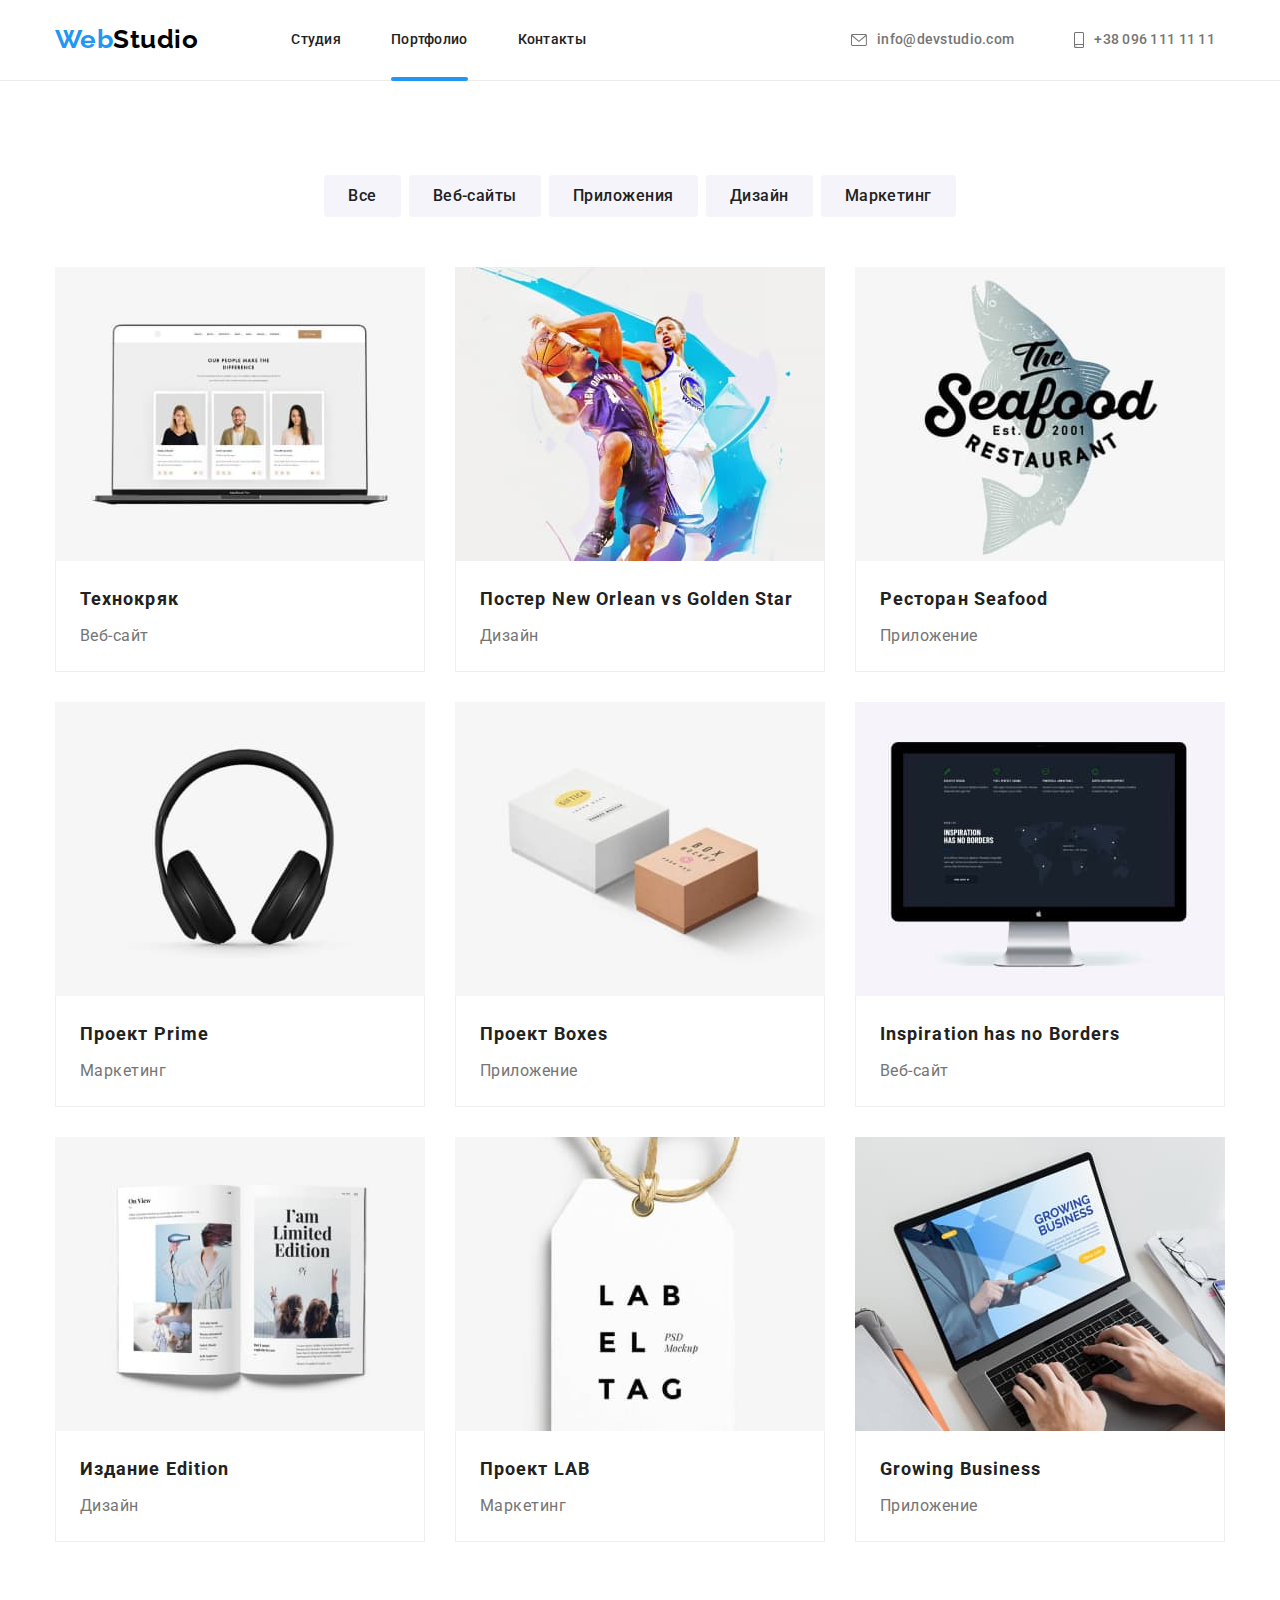
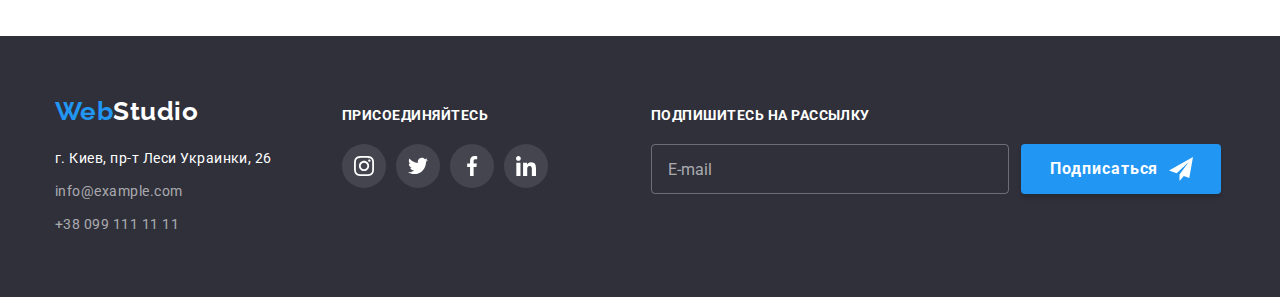
==== portfolio.html @ 7fac299b "add SASS and BEM" ====
<!DOCTYPE html>
<html lang="en">
  <head>
    <meta charset="UTF-8" />
    <meta http-equiv="X-UA-Compatible" content="IE=edge" />
    <meta name="viewport" content="width=device-width, initial-scale=1.0" />
    <link rel="preconnect" href="https://fonts.googleapis.com" />
    <link rel="preconnect" href="https://fonts.gstatic.com" crossorigin />
    <link
      href="https://fonts.googleapis.com/css2?family=Raleway:wght@700&family=Roboto:wght@400;500;700;900&display=swap"
      rel="stylesheet"
    />
    <title>Портфолио</title>
    <link
      rel="stylesheet"
      href="https://cdnjs.cloudflare.com/ajax/libs/modern-normalize/1.1.0/modern-normalize.min.css"
    />
    <link rel="stylesheet" href="./css/main.min.css" />
  </head>
  <body>
    <header class="header">
      <div class="container header-container">
        <nav class="nav">
          <a class="logo header__logo link" href="">Web<span class="logo--black">Studio</span></a>
          <ul class="nav-list list">
            <li class="nav-list__item">
              <a class="nav-list__link link" href="./index.html">Студия</a>
            </li>
            <li class="nav-list__item">
              <a class="nav-list__link current link" href="./portfolio.html">Портфолио</a>
            </li>
            <li class="nav-list__item">
              <a class="nav-list__link link" href="#contact">Контакты</a>
            </li>
          </ul>
        </nav>
        <ul class="contacts-list list">
          <li class="contacts-list__item">
            <a class="contacts-list__link link" href="mailto:info@devstudio.com">
              <svg width="16" height="12" class="contacts-list__icon">
                <use href="./images/icons.svg#icon-mail"></use>
              </svg>
              info@devstudio.com
            </a>
          </li>
          <li class="contacts-list__item">
            <a href="tel:+380961111111" class="contacts-list__link link">
              <svg width="10" height="16" class="contacts-list__icon">
                <use href="./images/icons.svg#icon-smartphone"></use>
              </svg>
              +38 096 111 11 11
            </a>
          </li>
        </ul>
      </div>
    </header>
    <main>
      <section class="portfolio section">
        <div class="container">
          <!-- скрою h1 -->
          <h1 class="portfolio__title visually-hidden">Портфолио</h1>
          <ul class="portfolio__list list">
            <li class="portfolio__item">
              <button type="button" class="portfolio__btn">Все</button>
            </li>
            <li class="portfolio__item">
              <button type="button" class="portfolio__btn">Веб-сайты</button>
            </li>
            <li class="portfolio__item">
              <button type="button" class="portfolio__btn">Приложения</button>
            </li>
            <li class="portfolio__item">
              <button type="button" class="portfolio__btn">Дизайн</button>
            </li>
            <li class="portfolio__item">
              <button type="button" class="portfolio__btn">Маркетинг</button>
            </li>
          </ul>
          <ul class="card-set list">
            <li class="card-set__item">
              <a href="" class="card-set__link link">
                <div class="card-set__wrap">
                  <img
                    class="card-set__image"
                    src="./images/portfolio-1.jpg"
                    alt="сайт компании"
                    width="370"
                  />
                  <p class="card-set__overlay">
                    Ресурс предлагает комплексные предложения с разным уровнем функционала и
                    сервисов. Все это позволит посетителю получить исчерпывающие сведения о компании
                    или частном лице.
                  </p>
                </div>
                <div class="card-set__info">
                  <h2 class="card-set__name">Технокряк</h2>
                  <p class="card-set__text">Веб-сайт</p>
                </div>
              </a>
            </li>
            <li class="card-set__item">
              <a href="" class="card-set__link link">
                <div class="card-set__wrap">
                  <img
                    class="card-set__image"
                    src="./images/portfolio-2.jpg"
                    alt="постер"
                    width="370"
                  />
                  <p class="card-set__overlay">
                    Ресурс предлагает комплексные предложения с разным уровнем функционала и
                    сервисов. Все это позволит посетителю получить исчерпывающие сведения о компании
                    или частном лице.
                  </p>
                </div>
                <div class="card-set__info">
                  <h2 class="card-set__name">
                    Постер <span lang="en">New Orlean vs Golden Star</span>
                  </h2>
                  <p class="card-set__text">Дизайн</p>
                </div>
              </a>
            </li>
            <li class="card-set__item">
              <a href="" class="card-set__link link">
                <div class="card-set__wrap">
                  <img
                    class="card-set__image"
                    src="./images/portfolio-3.jpg"
                    alt="логотип ресторана"
                    width="370"
                  />
                  <p class="card-set__overlay">
                    Ресурс предлагает комплексные предложения с разным уровнем функционала и
                    сервисов. Все это позволит посетителю получить исчерпывающие сведения о компании
                    или частном лице.
                  </p>
                </div>
                <div class="card-set__info">
                  <h2 class="card-set__name">Ресторан <span lang="en">Seafood</span></h2>
                  <p class="card-set__text">Приложение</p>
                </div>
              </a>
            </li>
            <li class="card-set__item">
              <a href="" class="card-set__link link">
                <div class="card-set__wrap">
                  <img
                    class="card-set__image"
                    src="./images/portfolio-4.jpg"
                    alt="наушники"
                    width="370"
                  />
                  <p class="card-set__overlay">
                    Ресурс предлагает комплексные предложения с разным уровнем функционала и
                    сервисов. Все это позволит посетителю получить исчерпывающие сведения о компании
                    или частном лице.
                  </p>
                </div>
                <div class="card-set__info">
                  <h2 class="card-set__name">Проект <span lang="en">Prime</span></h2>
                  <p class="card-set__text">Маркетинг</p>
                </div>
              </a>
            </li>
            <li class="card-set__item">
              <a href="" class="card-set__link link">
                <div class="card-set__wrap">
                  <img
                    class="card-set__image"
                    src="./images/portfolio-5.jpg"
                    alt="две коробки"
                    width="370"
                  />
                  <p class="card-set__overlay">
                    Ресурс предлагает комплексные предложения с разным уровнем функционала и
                    сервисов. Все это позволит посетителю получить исчерпывающие сведения о компании
                    или частном лице.
                  </p>
                </div>
                <div class="card-set__info">
                  <h2 class="card-set__name">Проект <span lang="en">Boxes</span></h2>
                  <p class="card-set__text">Приложение</p>
                </div>
              </a>
            </li>
            <li class="card-set__item">
              <a href="" class="card-set__link link">
                <div class="card-set__wrap">
                  <img
                    class="card-set__image"
                    src="./images/portfolio-6.jpg"
                    alt="веб сайт"
                    width="370"
                  />
                  <p class="card-set__overlay">
                    Ресурс предлагает комплексные предложения с разным уровнем функционала и
                    сервисов. Все это позволит посетителю получить исчерпывающие сведения о компании
                    или частном лице.
                  </p>
                </div>
                <div class="card-set__info">
                  <h2 class="card-set__name"><span>Inspiration has no Borders</span></h2>
                  <p class="card-set__text">Веб-сайт</p>
                </div>
              </a>
            </li>
            <li class="card-set__item">
              <a href="" class="card-set__link link">
                <div class="card-set__wrap">
                  <img
                    class="card-set__image"
                    src="./images/portfolio-7.jpg"
                    alt="развернутый журнал"
                    width="370"
                  />
                  <p class="card-set__overlay">
                    Ресурс предлагает комплексные предложения с разным уровнем функционала и
                    сервисов. Все это позволит посетителю получить исчерпывающие сведения о компании
                    или частном лице.
                  </p>
                </div>
                <div class="card-set__info">
                  <h2 class="card-set__name">Издание <span>Edition</span></h2>
                  <p class="card-set__text">Дизайн</p>
                </div>
              </a>
            </li>
            <li class="card-set__item">
              <a href="" class="card-set__link link">
                <div class="card-set__wrap">
                  <img
                    class="card-set__image"
                    src="./images/portfolio-8.jpg"
                    alt="логотип компании"
                    width="370"
                  />
                  <p class="card-set__overlay">
                    Ресурс предлагает комплексные предложения с разным уровнем функционала и
                    сервисов. Все это позволит посетителю получить исчерпывающие сведения о компании
                    или частном лице.
                  </p>
                </div>
                <div class="card-set__info">
                  <h2 class="card-set__name">Проект <span>LAB</span></h2>
                  <p class="card-set__text">Маркетинг</p>
                </div>
              </a>
            </li>
            <li class="card-set__item">
              <a href="" class="card-set__link link">
                <div class="card-set__wrap">
                  <img
                    class="card-set__image"
                    src="./images/portfolio-9.jpg"
                    alt="ноутбук с открытым веб-приложением"
                    width="370"
                  />
                  <p class="card-set__overlay">
                    Ресурс предлагает комплексные предложения с разным уровнем функционала и
                    сервисов. Все это позволит посетителю получить исчерпывающие сведения о компании
                    или частном лице.
                  </p>
                </div>
                <div class="card-set__info">
                  <h2 class="card-set__name"><span>Growing Business</span></h2>
                  <p class="card-set__text">Приложение</p>
                </div>
              </a>
            </li>
          </ul>
        </div>
      </section>
    </main>
    <footer class="footer">
      <div class="container">
        <div class="footer__wrap" id="contact">
          <a href="" class="logo footer__logo link">Web<span class="logo--white">Studio</span></a>
          <address class="footer-contact">
            <p class="footer-contact__address">г. Киев, пр-т Леси Украинки, 26</p>
            <ul class="footer-contact__list list">
              <li class="footer-contact__item">
                <a href="mailto:info@example.com" class="footer-contact__link link"
                  >info@example.com</a
                >
              </li>
              <li class="footer-contact__item">
                <a href="tel:+380991111111" class="footer-contact__link link">+38 099 111 11 11</a>
              </li>
            </ul>
          </address>
        </div>
        <div class="footer-soc">
          <h2 class="footer-soc__title">присоединяйтесь</h2>
          <ul class="footer-soc__list list">
            <li class="footer-soc__item">
              <a href="" class="footer-soc__link link">
                <svg class="footer-soc__icon" width="20" height="20">
                  <use href="./images/icons.svg#icon-instagram"></use>
                </svg>
              </a>
            </li>
            <li class="footer-soc__item">
              <a href="" class="footer-soc__link link">
                <svg class="footer-soc__icon" width="20" height="20">
                  <use href="./images/icons.svg#icon-twitter"></use>
                </svg>
              </a>
            </li>
            <li class="footer-soc__item">
              <a href="" class="footer-soc__link link">
                <svg class="footer-soc__icon" width="20" height="20">
                  <use href="./images/icons.svg#icon-facebook"></use>
                </svg>
              </a>
            </li>
            <li class="footer-soc__item">
              <a href="" class="footer-soc__link link">
                <svg class="footer-soc__icon" width="20" height="20">
                  <use href="./images/icons.svg#icon-linkedin"></use>
                </svg>
              </a>
            </li>
          </ul>
        </div>
        <label class="subscribe subscribe--margin">
          <span class="subscribe__text">Подпишитесь на рассылку</span>
          <input type="email" name="sub-email" class="subscribe__input" placeholder="E-mail" />
        </label>
        <button type="submit" class="btn subscribe-btn subscribe-btn--margin btn--center">
          Подписаться
          <svg class="subscribe-btn__icon" width="24" height="24">
            <use href="./images/icons.svg#icon-send"></use>
          </svg>
        </button>
      </div>
    </footer>
  </body>
</html>
---- css/main.min.css ----
:root{--primary-text-color: #757575;--secondary-text-color: #212121;--accent-text-color: #2196f3;--primary-bgc: #e5e5e5;--secondary-bgc: #2f303a;--typical-gap: 30px;--cubic-bezier: cubic-bezier(0.4, 0, 0.2, 1)}.visually-hidden{position:absolute;white-space:nowrap;width:1px;height:1px;overflow:hidden;border:0;padding:0;clip:rect(0 0 0 0);-webkit-clip-path:inset(50%);clip-path:inset(50%);margin:-1px}.is-hidden{opacity:0;visibility:hidden;pointer-events:none}.no-scroll{overflow:hidden}p,h1,h2,h3,h4,h5,h6{margin:0}ul{margin:0;padding-left:0}button{cursor:pointer}body{font-family:var(--main-font)}a{color:currentColor}address{font-style:normal}img{display:block;max-width:100%;height:auto}body{font-family:"Roboto",sans-serif;color:var(--primary-text-color);letter-spacing:.03em;font-size:16px}.list{list-style:none}.link{text-decoration:none}.logo{font-family:"Raleway",sans-serif;font-weight:700;font-size:26px;line-height:1.19;color:var(--accent-text-color)}.section{padding-bottom:94px;padding-top:94px}.container{width:1200px;padding-left:15px;padding-right:15px;margin-left:auto;margin-right:auto}.title{text-align:center;font-weight:700;font-size:36px;line-height:1.17;color:var(--secondary-text-color)}.title--margin{margin-bottom:50px}.btn{display:-webkit-box;display:-ms-flexbox;display:flex;-webkit-box-pack:center;-ms-flex-pack:center;justify-content:center;-webkit-box-align:center;-ms-flex-align:center;align-items:center;min-width:200px;height:50px;padding-top:10px;padding-bottom:10px;font-weight:700;font-size:16px;line-height:1.88;letter-spacing:.06em;color:#fff;background-color:var(--accent-text-color);border:rgba(0,0,0,0);border-radius:4px;-webkit-box-shadow:0px 4px 4px rgba(0,0,0,.15);box-shadow:0px 4px 4px rgba(0,0,0,.15);-webkit-transition:background-color 250ms var(--cubic-bezier);transition:background-color 250ms var(--cubic-bezier)}.btn--center{margin-left:auto;margin-right:auto}.backdrop{position:fixed;top:0;left:0;display:block;background-color:rgba(0,0,0,.2);width:100%;height:100%;-webkit-box-shadow:0px 1px 3px rgba(0,0,0,.12),0px 1px 1px rgba(0,0,0,.14),0px 2px 1px rgba(0,0,0,.2);box-shadow:0px 1px 3px rgba(0,0,0,.12),0px 1px 1px rgba(0,0,0,.14),0px 2px 1px rgba(0,0,0,.2);border-radius:4px;-webkit-transition:visibility 1000ms var(--cubic-bezier),opacity 1000ms var(--cubic-bezier);transition:visibility 1000ms var(--cubic-bezier),opacity 1000ms var(--cubic-bezier)}.backdrop.is-hidden .modal{-webkit-transform:translate(150%, 150%) scale(2);transform:translate(150%, 150%) scale(2)}.modal{position:absolute;top:50%;left:50%;width:528px;height:581px;padding:40px;-webkit-transform:translate(-50%, -50%) scale(1);transform:translate(-50%, -50%) scale(1);-webkit-transition:-webkit-transform 1000ms var(--cubic-bezier);transition:-webkit-transform 1000ms var(--cubic-bezier);transition:transform 1000ms var(--cubic-bezier);transition:transform 1000ms var(--cubic-bezier), -webkit-transform 1000ms var(--cubic-bezier);background-color:#fff;-webkit-box-shadow:0px 1px 3px rgba(0,0,0,.12),0px 1px 1px rgba(0,0,0,.14),0px 2px 1px rgba(0,0,0,.2);box-shadow:0px 1px 3px rgba(0,0,0,.12),0px 1px 1px rgba(0,0,0,.14),0px 2px 1px rgba(0,0,0,.2);border-radius:4px}.close-btn{position:absolute;top:0;right:0;width:30px;height:30px;border:1px solid rgba(0,0,0,.1);background-color:rgba(0,0,0,0);border-radius:50%;-webkit-transition:fill 250ms var(--cubic-bezier),border 250ms var(--cubic-bezier);transition:fill 250ms var(--cubic-bezier),border 250ms var(--cubic-bezier)}.close-btn:hover,.close-btn:focus{fill:var(--accent-text-color);border:2px solid var(--accent-text-color)}.close-btn--position{margin-right:8px;margin-top:8px}.form__title{margin-bottom:12px;font-weight:700;font-size:20px;line-height:1.15;text-align:center;color:var(--secondary-text-color)}.form__label{display:block;margin-bottom:10px}.form__input{width:100%;padding-top:11px;padding-bottom:11px;padding-left:42px;border:1px solid rgba(33,33,33,.2);border-radius:4px;-webkit-transition:border-color 250ms var(--cubic-bezier);transition:border-color 250ms var(--cubic-bezier)}.form__input:focus-within{border-color:var(--accent-text-color);outline:rgba(0,0,0,0)}.form__text{display:block;font-size:12px;line-height:1.16;letter-spacing:.01em;margin-bottom:4px}.form__wrap{display:block;position:relative}.form__icon{position:absolute;top:50%;left:12px;-webkit-transform:translateY(-50%);transform:translateY(-50%);-webkit-transition:fill 250ms var(--cubic-bezier);transition:fill 250ms var(--cubic-bezier)}.form__textarea{width:100%;height:120px;padding:12px 16px;border:1px solid rgba(33,33,33,.2);border-radius:4px;resize:none;-webkit-transition:border-color 250ms var(--cubic-bezier);transition:border-color 250ms var(--cubic-bezier)}.form__textarea::-webkit-input-placeholder{font-size:14px;line-height:1.33;letter-spacing:.01em;color:rgba(117,117,117,.5)}.form__textarea::-moz-placeholder{font-size:14px;line-height:1.33;letter-spacing:.01em;color:rgba(117,117,117,.5)}.form__textarea:-ms-input-placeholder{font-size:14px;line-height:1.33;letter-spacing:.01em;color:rgba(117,117,117,.5)}.form__textarea::-ms-input-placeholder{font-size:14px;line-height:1.33;letter-spacing:.01em;color:rgba(117,117,117,.5)}.form__textarea::placeholder{font-size:14px;line-height:1.33;letter-spacing:.01em;color:rgba(117,117,117,.5)}.form__textarea:focus-within{border-color:var(--accent-text-color);outline:rgba(0,0,0,0)}.form__text-policy{font-size:14px;line-height:1.71;letter-spacing:.03em}.form__link{color:var(--accent-text-color);-webkit-transition:-webkit-text-decoration 250ms var(--cubic-bezier);transition:-webkit-text-decoration 250ms var(--cubic-bezier);transition:text-decoration 250ms var(--cubic-bezier);transition:text-decoration 250ms var(--cubic-bezier), -webkit-text-decoration 250ms var(--cubic-bezier)}.form__link:hover,.form__link:focus{text-decoration:none}.form__policy{display:-webkit-box;display:-ms-flexbox;display:flex;-webkit-box-pack:center;-ms-flex-pack:center;justify-content:center;-webkit-box-align:center;-ms-flex-align:center;align-items:center}.form__wrap:focus-within>.form__icon{fill:var(--accent-text-color)}.form__policy-icon{display:-webkit-box;display:-ms-flexbox;display:flex;-webkit-box-pack:center;-ms-flex-pack:center;justify-content:center;-webkit-box-align:center;-ms-flex-align:center;align-items:center;margin-right:8px;width:16px;height:15px;border:2px solid #000;border-radius:3px;fill:rgba(0,0,0,0);-webkit-transition:border-color 250ms var(--cubic-bezier),background-color 250ms var(--cubic-bezier),fill 250ms var(--cubic-bezier),-webkit-box-shadow 250ms var(--cubic-bezier);transition:border-color 250ms var(--cubic-bezier),background-color 250ms var(--cubic-bezier),fill 250ms var(--cubic-bezier),-webkit-box-shadow 250ms var(--cubic-bezier);transition:box-shadow 250ms var(--cubic-bezier),border-color 250ms var(--cubic-bezier),background-color 250ms var(--cubic-bezier),fill 250ms var(--cubic-bezier);transition:box-shadow 250ms var(--cubic-bezier),border-color 250ms var(--cubic-bezier),background-color 250ms var(--cubic-bezier),fill 250ms var(--cubic-bezier),-webkit-box-shadow 250ms var(--cubic-bezier)}.form__checkbox:focus+.form__policy-icon{-webkit-box-shadow:0px 3px 1px rgba(0,0,0,.1),0px 1px 2px rgba(0,0,0,.08),0px 2px 2px rgba(0,0,0,.12);box-shadow:0px 3px 1px rgba(0,0,0,.1),0px 1px 2px rgba(0,0,0,.08),0px 2px 2px rgba(0,0,0,.12);border-color:var(--accent-text-color)}.form__checkbox:checked+.form__policy-icon{border-color:rgba(0,0,0,0);fill:#fff;background-color:var(--accent-text-color)}.btn-modal{margin-top:var(--typical-gap)}.btn-modal:hover,.btn-modal:focus{background-color:#188ce8}.subscribe{display:block}.subscribe--margin{margin-top:12px;margin-left:93px}.subscribe__text{margin-bottom:20px;display:block;font-weight:700;font-size:14px;line-height:1.14;text-transform:uppercase;color:#fff}.subscribe__input{width:358px;height:50px;padding:15px 16px;color:#fff;border:1px solid rgba(255,255,255,.3);border-radius:4px;background-color:rgba(0,0,0,0)}.subscribe__input::-webkit-input-placeholder{font-size:16px;line-height:1.25;color:rgba(255,255,255,.6)}.subscribe__input::-moz-placeholder{font-size:16px;line-height:1.25;color:rgba(255,255,255,.6)}.subscribe__input:-ms-input-placeholder{font-size:16px;line-height:1.25;color:rgba(255,255,255,.6)}.subscribe__input::-ms-input-placeholder{font-size:16px;line-height:1.25;color:rgba(255,255,255,.6)}.subscribe__input::placeholder{font-size:16px;line-height:1.25;color:rgba(255,255,255,.6)}.subscribe-btn{position:relative;-webkit-box-pack:start;-ms-flex-pack:start;justify-content:start;padding-left:29px}.subscribe-btn--margin{margin-left:12px;margin-top:48px}.subscribe-btn:hover,.subscribe-btn:focus{background-color:#188ce8}.subscribe-btn__icon{position:absolute;top:50%;right:28px;-webkit-transform:translateY(-50%);transform:translateY(-50%)}.header{border-bottom:1px solid #ececec}.header-container{display:-webkit-box;display:-ms-flexbox;display:flex;-webkit-box-align:center;-ms-flex-align:center;align-items:center}.header__logo{padding-top:24px;padding-bottom:25px}.logo--black{color:#000}.nav{display:-webkit-box;display:-ms-flexbox;display:flex;-webkit-box-align:center;-ms-flex-align:center;align-items:center}.current{color:var(--accent-text-color)}.current::after{content:"";position:absolute;bottom:0;left:0;margin-bottom:-1px;width:100%;height:4px;background-color:var(--accent-text-color);border-radius:2px}.nav-list{display:-webkit-box;display:-ms-flexbox;display:flex;margin-left:93px;color:var(--secondary-text-color)}.nav-list__link{display:block;padding-top:32px;padding-bottom:32px;font-weight:500;font-size:14px;line-height:1.14;letter-spacing:.02em;color:var(--secondary-text-color);-webkit-transition:color 250ms var(--cubic-bezier);transition:color 250ms var(--cubic-bezier)}.nav-list__link:hover,.nav-list__link:focus{color:var(--accent-text-color)}.nav-list__item{position:relative;margin-right:50px}.nav-list__item:not(:last-child){margin-right:50px}.contacts-list{display:-webkit-box;display:-ms-flexbox;display:flex;-webkit-box-pack:baseline;-ms-flex-pack:baseline;justify-content:baseline;margin-left:auto}.contacts-list__link{display:-webkit-box;display:-ms-flexbox;display:flex;-webkit-box-pack:baseline;-ms-flex-pack:baseline;justify-content:baseline;-webkit-box-align:center;-ms-flex-align:center;align-items:center;margin-left:50px;font-weight:500;font-size:14px;line-height:1.14;letter-spacing:.02em;color:var(--primary-text-color);-webkit-transition:color 250ms var(--cubic-bezier);transition:color 250ms var(--cubic-bezier);margin-right:10px;fill:currentColor;-webkit-transition:fill 250ms var(--cubic-bezier);transition:fill 250ms var(--cubic-bezier)}.contacts-list__link:hover,.contacts-list__link:focus{color:var(--accent-text-color)}.contacts-list__icon{margin-right:10px;fill:currentColor;-webkit-transition:fill 250ms var(--cubic-bezier);transition:fill 250ms var(--cubic-bezier)}.contacts-list__link:hover .contacts-list__icon,.contacts-list__link:focus .contacts-list__icon{fill:var(--accent-text-color)}.hero{background-color:#c4c4c4;text-align:center;padding-top:200px;padding-bottom:200px;background-image:-webkit-gradient(linear, left top, left bottom, from(rgba(47, 48, 58, 0.4)), to(rgba(47, 48, 58, 0.4))),url(../images/hero-bg.jpg);background-image:linear-gradient(rgba(47, 48, 58, 0.4), rgba(47, 48, 58, 0.4)),url(../images/hero-bg.jpg);background-repeat:no-repeat;background-position:center;max-width:1600px;margin-left:auto;margin-right:auto;background-size:cover}.hero__title{max-width:696px;text-align:center;margin:0 auto;font-weight:900;font-size:44px;line-height:1.36;letter-spacing:.06em;color:#fff;text-transform:uppercase}.hero__btn{margin-top:var(--typical-gap);padding-left:32px;padding-right:32px}.hero__btn:hover,.hero__btn:focus{background-color:#188ce8}.benefits-list{display:-webkit-box;display:-ms-flexbox;display:flex}.benefits-list__item{-ms-flex-preferred-size:calc((100% - 90px)/4);flex-basis:calc((100% - 90px)/4);margin-right:var(--typical-gap)}.benefits-list__item:last-child{margin-right:0}.benefits-list__icons{display:-webkit-box;display:-ms-flexbox;display:flex;-webkit-box-pack:center;-ms-flex-pack:center;justify-content:center;-webkit-box-align:center;-ms-flex-align:center;align-items:center;width:100%;height:120px;background-color:#f5f4fa;margin-right:var(--typical-gap);margin-bottom:var(--typical-gap)}.benefits-list__icons:last-child{margin-right:0}.benefits-list__subtitle{display:-webkit-inline-box;display:-ms-inline-flexbox;display:inline-flex;margin-bottom:10px;font-weight:700;font-size:14px;line-height:1.14;color:var(--secondary-text-color);text-transform:uppercase}.benefits-list__subtext{font-size:14px;line-height:24px}.examples{padding-top:0}.examples-list{display:-webkit-box;display:-ms-flexbox;display:flex;margin-right:calc(-1*var(--typical-gap))}.examples-list__item{-ms-flex-preferred-size:33.3333333333%;flex-basis:33.3333333333%;margin-right:var(--typical-gap)}.examples-list__link{position:relative}.examples-list__wrap{position:absolute;bottom:0;left:0;width:100%;background:rgba(47,48,58,.8)}.examples-list__subtitle{padding-top:27px;padding-bottom:27px;font-weight:700;font-size:14px;line-height:1.14;text-align:center;text-transform:uppercase;color:#fff}.team{background:#f5f4fa}.team-card{display:-webkit-box;display:-ms-flexbox;display:flex;margin-right:calc(-1*var(--typical-gap))}.team-card__item{-ms-flex-preferred-size:calc(25% - var(--typical-gap));flex-basis:calc(25% - var(--typical-gap));margin-right:var(--typical-gap);background-color:#fff}.team-card__wrap{-webkit-box-shadow:0px 1px 3px rgba(0,0,0,.12),0px 1px 1px rgba(0,0,0,.14),0px 2px 1px rgba(0,0,0,.2);box-shadow:0px 1px 3px rgba(0,0,0,.12),0px 1px 1px rgba(0,0,0,.14),0px 2px 1px rgba(0,0,0,.2);border-radius:0px 0px 4px 4px}.team-card__text{padding-top:var(--typical-gap);padding-bottom:var(--typical-gap)}.team-card__name{font-weight:500;text-align:center;margin-bottom:10px;font-size:16px;line-height:1.19;color:var(--secondary-text-color)}.team-card__position{text-align:center;line-height:1.19;margin-bottom:16px}.soc-list{display:-webkit-box;display:-ms-flexbox;display:flex;-webkit-box-pack:center;-ms-flex-pack:center;justify-content:center}.soc-list__item{margin-right:10px}.soc-list__item:last-child{margin-right:0}.soc-list__link{display:-webkit-box;display:-ms-flexbox;display:flex;-webkit-box-pack:center;-ms-flex-pack:center;justify-content:center;-webkit-box-align:center;-ms-flex-align:center;align-items:center;width:44px;height:44px;border-radius:50%;-webkit-transition:background-color 250ms var(--cubic-bezier);transition:background-color 250ms var(--cubic-bezier)}.soc-list__link:hover,.soc-list__link:focus{background-color:var(--accent-text-color)}.soc-list__icon{fill:#afb1b8;-webkit-transition:fill 250ms var(--cubic-bezier);transition:fill 250ms var(--cubic-bezier)}.soc-list__link:hover .soc-list__icon,.soc-list__link:focus .soc-list__icon{fill:#fff}.clients{padding-top:94px;padding-bottom:94px}.icons-list{display:-webkit-box;display:-ms-flexbox;display:flex}.icons-list__item{width:calc((100% - 150px)/6);height:92px;margin-right:var(--typical-gap)}.icons-list__item:last-child{margin-right:0}.icons-list__link{display:-webkit-box;display:-ms-flexbox;display:flex;-webkit-box-pack:center;-ms-flex-pack:center;justify-content:center;-webkit-box-align:center;-ms-flex-align:center;align-items:center;width:100%;height:100%;border:1px solid #afb1b8;border-radius:4px;-webkit-transition:border-color 250ms var(--cubic-bezier);transition:border-color 250ms var(--cubic-bezier)}.icons-list__link:hover,.icons-list__link:focus{border-color:var(--accent-text-color)}.icons-list__icon{fill:#afb1b8;-webkit-transition:fill 250ms var(--cubic-bezier);transition:fill 250ms var(--cubic-bezier)}.icons-list__link:hover .icons-list__icon,.icons-list__link:focus .icons-list__icon{fill:var(--accent-text-color)}.footer{background-color:var(--secondary-bgc);padding-top:60px;padding-bottom:60px}.footer .container{display:-webkit-box;display:-ms-flexbox;display:flex}.footer__logo{display:-webkit-inline-box;display:-ms-inline-flexbox;display:inline-flex;margin-bottom:20px}.logo--white{color:#fff}.footer-contact__item{margin-bottom:9px}.footer-contact__item:last-child{margin-bottom:0px}.footer-contact__address{margin-bottom:9px;font-size:14px;line-height:1.71;color:#fff}.footer-contact__link{font-size:14px;line-height:1.71;color:rgba(255,255,255,.6);-webkit-transition:color 250ms var(--cubic-bezier);transition:color 250ms var(--cubic-bezier)}.footer-contact__link:focus,.footer-contact__link:hover{color:var(--accent-text-color)}.footer-soc{margin-top:12px;margin-left:70px}.footer-soc__title{font-weight:700;font-size:14px;line-height:1.14;text-transform:uppercase;color:#fff}.footer-soc__list{display:-webkit-box;display:-ms-flexbox;display:flex}.footer-soc__item{width:44px;height:44px;margin-right:10px;margin-top:20px}.footer-soc__link{display:-webkit-box;display:-ms-flexbox;display:flex;-webkit-box-pack:center;-ms-flex-pack:center;justify-content:center;-webkit-box-align:center;-ms-flex-align:center;align-items:center;width:100%;height:100%;background-color:rgba(255,255,255,.1);border-radius:50%;-webkit-transition:background-color 250ms var(--cubic-bezier);transition:background-color 250ms var(--cubic-bezier)}.footer-soc__link:hover,.footer-soc__link:focus{background-color:var(--accent-text-color)}.footer-soc__icon{fill:#fff}.portfolio__list{display:-webkit-box;display:-ms-flexbox;display:flex;-webkit-box-pack:center;-ms-flex-pack:center;justify-content:center;margin-bottom:50px}.portfolio__item:not(:first-child){margin-left:8px}.portfolio__btn{border-color:rgba(0,0,0,0);border-radius:4px;padding:6px 22px;font-family:"Roboto",sans-serif;font-style:normal;font-weight:500;line-height:1.63;letter-spacing:.03em;color:var(--secondary-text-color);background-color:#f5f4fa;border-radius:4px;-webkit-transition:background-color 250ms var(--cubic-bezier),color 250ms var(--cubic-bezier),-webkit-box-shadow 250ms var(--cubic-bezier);transition:background-color 250ms var(--cubic-bezier),color 250ms var(--cubic-bezier),-webkit-box-shadow 250ms var(--cubic-bezier);transition:background-color 250ms var(--cubic-bezier),box-shadow 250ms var(--cubic-bezier),color 250ms var(--cubic-bezier);transition:background-color 250ms var(--cubic-bezier),box-shadow 250ms var(--cubic-bezier),color 250ms var(--cubic-bezier),-webkit-box-shadow 250ms var(--cubic-bezier)}.portfolio__btn:hover,.portfolio__btn:focus{color:#fff;background-color:var(--accent-text-color);-webkit-box-shadow:0px 3px 1px rgba(0,0,0,.1),0px 1px 2px rgba(0,0,0,.08),0px 2px 2px rgba(0,0,0,.12);box-shadow:0px 3px 1px rgba(0,0,0,.1),0px 1px 2px rgba(0,0,0,.08),0px 2px 2px rgba(0,0,0,.12)}.card-set{display:-webkit-box;display:-ms-flexbox;display:flex;-ms-flex-wrap:wrap;flex-wrap:wrap;margin-top:calc(-1*var(--typical-gap));margin-right:calc(-1*var(--typical-gap))}.card-set__item{margin-top:var(--typical-gap);margin-right:var(--typical-gap);-ms-flex-preferred-size:calc(33.3333333333% - var(--typical-gap));flex-basis:calc(33.3333333333% - var(--typical-gap))}.card-set__link{display:block;-webkit-transition:-webkit-box-shadow 250ms var(--cubic-bezier);transition:-webkit-box-shadow 250ms var(--cubic-bezier);transition:box-shadow 250ms var(--cubic-bezier);transition:box-shadow 250ms var(--cubic-bezier), -webkit-box-shadow 250ms var(--cubic-bezier)}.card-set__link:hover,.card-set__link:focus{-webkit-box-shadow:0px 1px 1px rgba(0,0,0,.12),0px 4px 4px rgba(0,0,0,.06),1px 4px 6px rgba(0,0,0,.16);box-shadow:0px 1px 1px rgba(0,0,0,.12),0px 4px 4px rgba(0,0,0,.06),1px 4px 6px rgba(0,0,0,.16)}.card-set__wrap{position:relative;overflow:hidden}.card-set__wrap::before{content:"";position:absolute;-webkit-transform:translateY(100%);transform:translateY(100%);-webkit-transition:-webkit-transform 250ms var(--cubic-bezier);transition:-webkit-transform 250ms var(--cubic-bezier);transition:transform 250ms var(--cubic-bezier);transition:transform 250ms var(--cubic-bezier), -webkit-transform 250ms var(--cubic-bezier);display:block;width:100%;height:100%;background-color:rgba(33,150,243,.9)}.card-set__image{max-width:370px}.card-set__overlay{position:absolute;-webkit-transform:translateY(100%);transform:translateY(100%);-webkit-transition:-webkit-transform 250ms var(--cubic-bezier);transition:-webkit-transform 250ms var(--cubic-bezier);transition:transform 250ms var(--cubic-bezier);transition:transform 250ms var(--cubic-bezier), -webkit-transform 250ms var(--cubic-bezier);top:0;left:0;padding-left:24px;padding-right:24px;display:-webkit-box;display:-ms-flexbox;display:flex;-webkit-box-pack:center;-ms-flex-pack:center;justify-content:center;-webkit-box-align:center;-ms-flex-align:center;align-items:center;width:100%;height:100%;font-size:18px;line-height:1.56;color:#fff}.card-set__info{padding:20px 24px;background:#fff;border-bottom:1px solid #eee;border-left:1px solid #eee;border-right:1px solid #eee}.card-set__name{font-weight:700;font-size:18px;line-height:2;color:var(--secondary-text-color);letter-spacing:.06em}.card-set__text{margin-top:4px;line-height:1.88;color:var(--primary-text-color)}.card-set__link:hover .card-set__wrap::before,.card-set__link:hover .card-set__overlay{-webkit-transform:translateY(0);transform:translateY(0)}/*# sourceMappingURL=main.min.css.map */
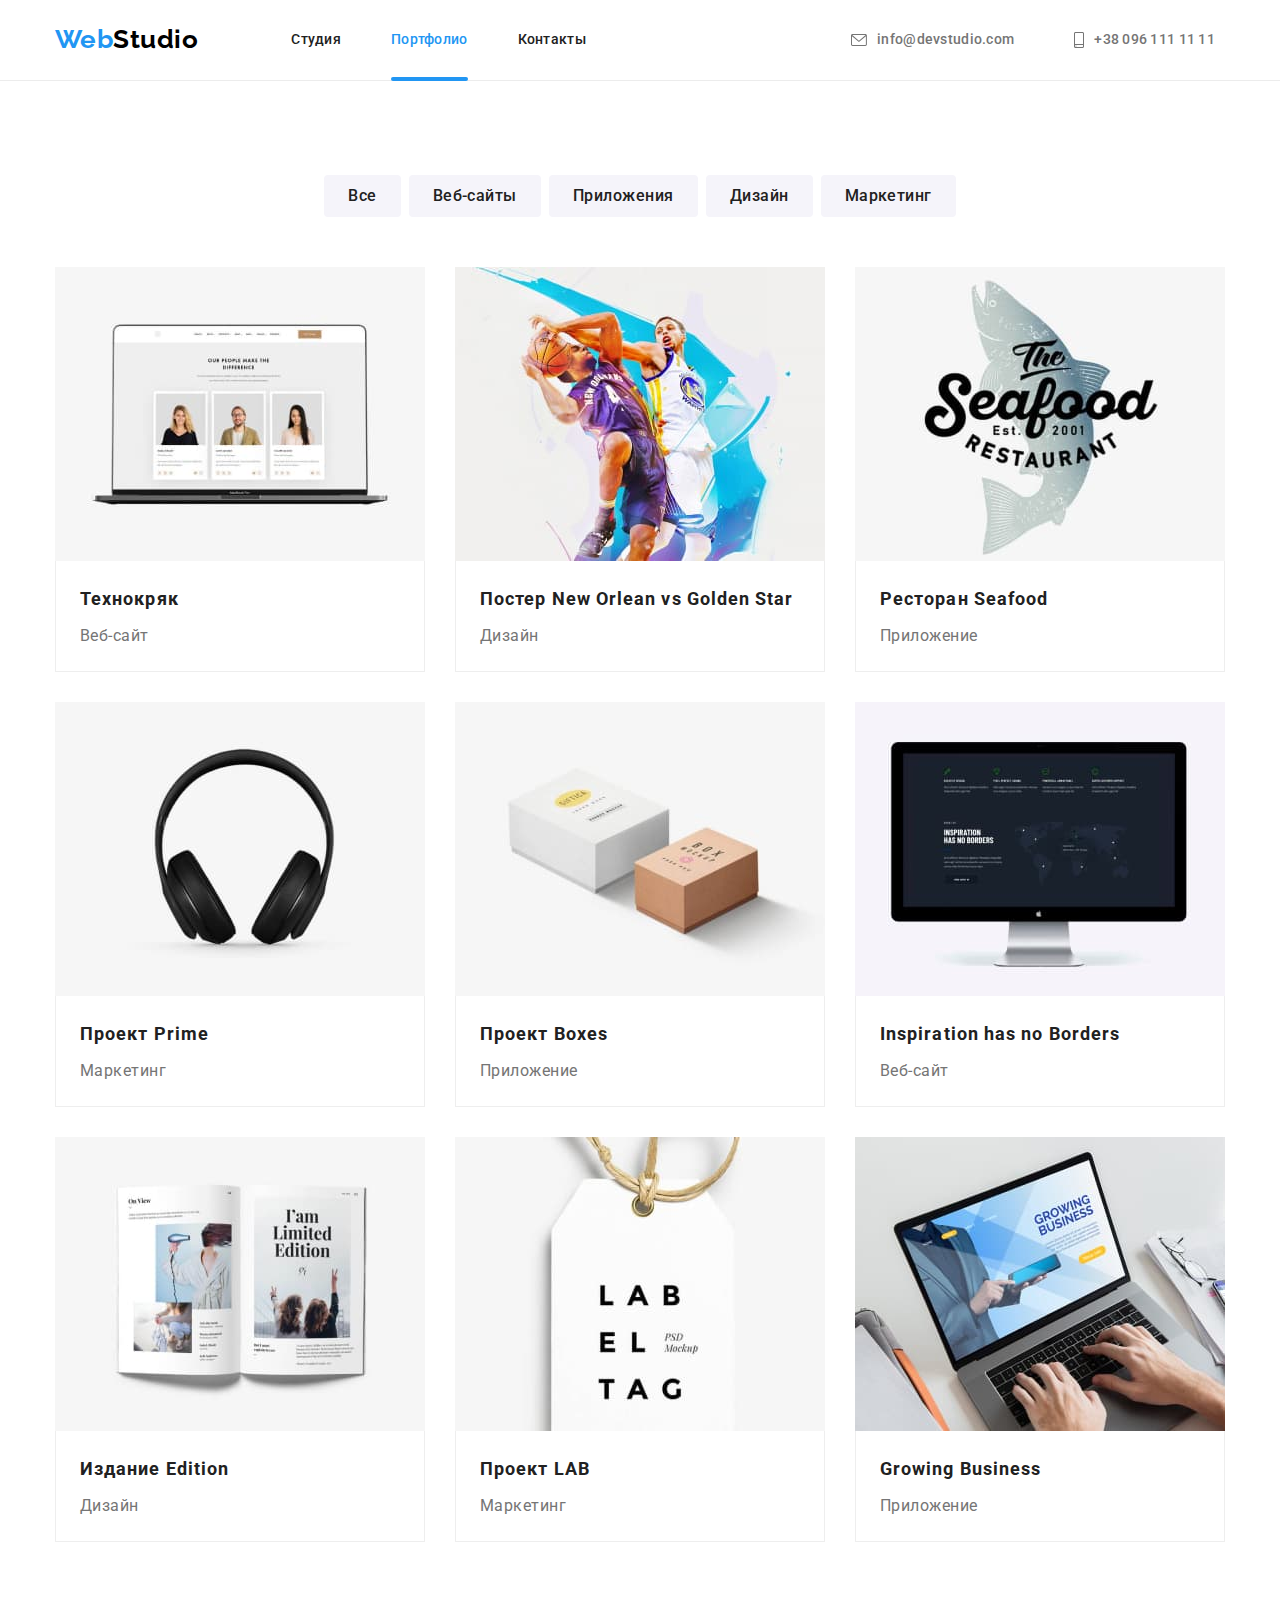
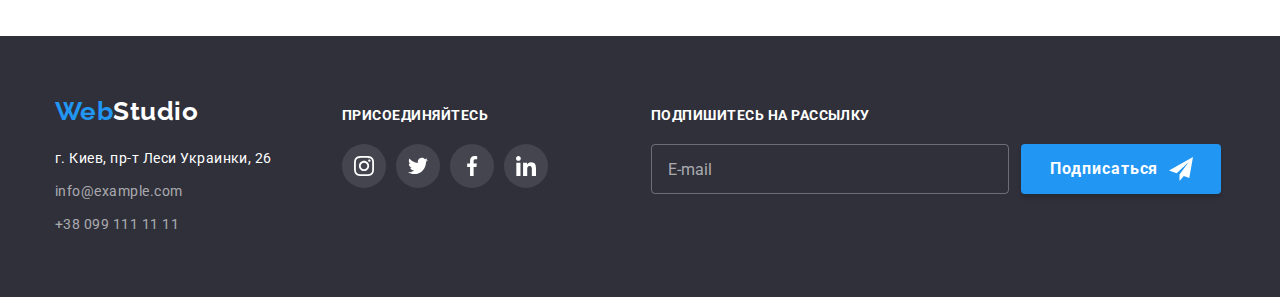
==== commit 4b5321ab: "add edits" ====
--- a/portfolio.html
+++ b/portfolio.html
@@ -21,13 +21,15 @@
     <header class="header">
       <div class="container header-container">
         <nav class="nav">
-          <a class="logo header__logo link" href="">Web<span class="logo--black">Studio</span></a>
+          <a class="logo logo--header link" href="">Web<span class="logo--black">Studio</span></a>
           <ul class="nav-list list">
             <li class="nav-list__item">
               <a class="nav-list__link link" href="./index.html">Студия</a>
             </li>
             <li class="nav-list__item">
-              <a class="nav-list__link current link" href="./portfolio.html">Портфолио</a>
+              <a class="nav-list__link nav-list__link--current link" href="./portfolio.html"
+                >Портфолио</a
+              >
             </li>
             <li class="nav-list__item">
               <a class="nav-list__link link" href="#contact">Контакты</a>
@@ -275,7 +277,7 @@
     <footer class="footer">
       <div class="container">
         <div class="footer__wrap" id="contact">
-          <a href="" class="logo footer__logo link">Web<span class="logo--white">Studio</span></a>
+          <a href="" class="logo logo--footer link">Web<span class="logo--white">Studio</span></a>
           <address class="footer-contact">
             <p class="footer-contact__address">г. Киев, пр-т Леси Украинки, 26</p>
             <ul class="footer-contact__list list">
--- a/css/main.min.css
+++ b/css/main.min.css
@@ -1 +1 @@
-:root{--primary-text-color: #757575;--secondary-text-color: #212121;--accent-text-color: #2196f3;--primary-bgc: #e5e5e5;--secondary-bgc: #2f303a;--typical-gap: 30px;--cubic-bezier: cubic-bezier(0.4, 0, 0.2, 1)}.visually-hidden{position:absolute;white-space:nowrap;width:1px;height:1px;overflow:hidden;border:0;padding:0;clip:rect(0 0 0 0);-webkit-clip-path:inset(50%);clip-path:inset(50%);margin:-1px}.is-hidden{opacity:0;visibility:hidden;pointer-events:none}.no-scroll{overflow:hidden}p,h1,h2,h3,h4,h5,h6{margin:0}ul{margin:0;padding-left:0}button{cursor:pointer}body{font-family:var(--main-font)}a{color:currentColor}address{font-style:normal}img{display:block;max-width:100%;height:auto}body{font-family:"Roboto",sans-serif;color:var(--primary-text-color);letter-spacing:.03em;font-size:16px}.list{list-style:none}.link{text-decoration:none}.logo{font-family:"Raleway",sans-serif;font-weight:700;font-size:26px;line-height:1.19;color:var(--accent-text-color)}.section{padding-bottom:94px;padding-top:94px}.container{width:1200px;padding-left:15px;padding-right:15px;margin-left:auto;margin-right:auto}.title{text-align:center;font-weight:700;font-size:36px;line-height:1.17;color:var(--secondary-text-color)}.title--margin{margin-bottom:50px}.btn{display:-webkit-box;display:-ms-flexbox;display:flex;-webkit-box-pack:center;-ms-flex-pack:center;justify-content:center;-webkit-box-align:center;-ms-flex-align:center;align-items:center;min-width:200px;height:50px;padding-top:10px;padding-bottom:10px;font-weight:700;font-size:16px;line-height:1.88;letter-spacing:.06em;color:#fff;background-color:var(--accent-text-color);border:rgba(0,0,0,0);border-radius:4px;-webkit-box-shadow:0px 4px 4px rgba(0,0,0,.15);box-shadow:0px 4px 4px rgba(0,0,0,.15);-webkit-transition:background-color 250ms var(--cubic-bezier);transition:background-color 250ms var(--cubic-bezier)}.btn--center{margin-left:auto;margin-right:auto}.backdrop{position:fixed;top:0;left:0;display:block;background-color:rgba(0,0,0,.2);width:100%;height:100%;-webkit-box-shadow:0px 1px 3px rgba(0,0,0,.12),0px 1px 1px rgba(0,0,0,.14),0px 2px 1px rgba(0,0,0,.2);box-shadow:0px 1px 3px rgba(0,0,0,.12),0px 1px 1px rgba(0,0,0,.14),0px 2px 1px rgba(0,0,0,.2);border-radius:4px;-webkit-transition:visibility 1000ms var(--cubic-bezier),opacity 1000ms var(--cubic-bezier);transition:visibility 1000ms var(--cubic-bezier),opacity 1000ms var(--cubic-bezier)}.backdrop.is-hidden .modal{-webkit-transform:translate(150%, 150%) scale(2);transform:translate(150%, 150%) scale(2)}.modal{position:absolute;top:50%;left:50%;width:528px;height:581px;padding:40px;-webkit-transform:translate(-50%, -50%) scale(1);transform:translate(-50%, -50%) scale(1);-webkit-transition:-webkit-transform 1000ms var(--cubic-bezier);transition:-webkit-transform 1000ms var(--cubic-bezier);transition:transform 1000ms var(--cubic-bezier);transition:transform 1000ms var(--cubic-bezier), -webkit-transform 1000ms var(--cubic-bezier);background-color:#fff;-webkit-box-shadow:0px 1px 3px rgba(0,0,0,.12),0px 1px 1px rgba(0,0,0,.14),0px 2px 1px rgba(0,0,0,.2);box-shadow:0px 1px 3px rgba(0,0,0,.12),0px 1px 1px rgba(0,0,0,.14),0px 2px 1px rgba(0,0,0,.2);border-radius:4px}.close-btn{position:absolute;top:0;right:0;width:30px;height:30px;border:1px solid rgba(0,0,0,.1);background-color:rgba(0,0,0,0);border-radius:50%;-webkit-transition:fill 250ms var(--cubic-bezier),border 250ms var(--cubic-bezier);transition:fill 250ms var(--cubic-bezier),border 250ms var(--cubic-bezier)}.close-btn:hover,.close-btn:focus{fill:var(--accent-text-color);border:2px solid var(--accent-text-color)}.close-btn--position{margin-right:8px;margin-top:8px}.form__title{margin-bottom:12px;font-weight:700;font-size:20px;line-height:1.15;text-align:center;color:var(--secondary-text-color)}.form__label{display:block;margin-bottom:10px}.form__input{width:100%;padding-top:11px;padding-bottom:11px;padding-left:42px;border:1px solid rgba(33,33,33,.2);border-radius:4px;-webkit-transition:border-color 250ms var(--cubic-bezier);transition:border-color 250ms var(--cubic-bezier)}.form__input:focus-within{border-color:var(--accent-text-color);outline:rgba(0,0,0,0)}.form__text{display:block;font-size:12px;line-height:1.16;letter-spacing:.01em;margin-bottom:4px}.form__wrap{display:block;position:relative}.form__icon{position:absolute;top:50%;left:12px;-webkit-transform:translateY(-50%);transform:translateY(-50%);-webkit-transition:fill 250ms var(--cubic-bezier);transition:fill 250ms var(--cubic-bezier)}.form__textarea{width:100%;height:120px;padding:12px 16px;border:1px solid rgba(33,33,33,.2);border-radius:4px;resize:none;-webkit-transition:border-color 250ms var(--cubic-bezier);transition:border-color 250ms var(--cubic-bezier)}.form__textarea::-webkit-input-placeholder{font-size:14px;line-height:1.33;letter-spacing:.01em;color:rgba(117,117,117,.5)}.form__textarea::-moz-placeholder{font-size:14px;line-height:1.33;letter-spacing:.01em;color:rgba(117,117,117,.5)}.form__textarea:-ms-input-placeholder{font-size:14px;line-height:1.33;letter-spacing:.01em;color:rgba(117,117,117,.5)}.form__textarea::-ms-input-placeholder{font-size:14px;line-height:1.33;letter-spacing:.01em;color:rgba(117,117,117,.5)}.form__textarea::placeholder{font-size:14px;line-height:1.33;letter-spacing:.01em;color:rgba(117,117,117,.5)}.form__textarea:focus-within{border-color:var(--accent-text-color);outline:rgba(0,0,0,0)}.form__text-policy{font-size:14px;line-height:1.71;letter-spacing:.03em}.form__link{color:var(--accent-text-color);-webkit-transition:-webkit-text-decoration 250ms var(--cubic-bezier);transition:-webkit-text-decoration 250ms var(--cubic-bezier);transition:text-decoration 250ms var(--cubic-bezier);transition:text-decoration 250ms var(--cubic-bezier), -webkit-text-decoration 250ms var(--cubic-bezier)}.form__link:hover,.form__link:focus{text-decoration:none}.form__policy{display:-webkit-box;display:-ms-flexbox;display:flex;-webkit-box-pack:center;-ms-flex-pack:center;justify-content:center;-webkit-box-align:center;-ms-flex-align:center;align-items:center}.form__wrap:focus-within>.form__icon{fill:var(--accent-text-color)}.form__policy-icon{display:-webkit-box;display:-ms-flexbox;display:flex;-webkit-box-pack:center;-ms-flex-pack:center;justify-content:center;-webkit-box-align:center;-ms-flex-align:center;align-items:center;margin-right:8px;width:16px;height:15px;border:2px solid #000;border-radius:3px;fill:rgba(0,0,0,0);-webkit-transition:border-color 250ms var(--cubic-bezier),background-color 250ms var(--cubic-bezier),fill 250ms var(--cubic-bezier),-webkit-box-shadow 250ms var(--cubic-bezier);transition:border-color 250ms var(--cubic-bezier),background-color 250ms var(--cubic-bezier),fill 250ms var(--cubic-bezier),-webkit-box-shadow 250ms var(--cubic-bezier);transition:box-shadow 250ms var(--cubic-bezier),border-color 250ms var(--cubic-bezier),background-color 250ms var(--cubic-bezier),fill 250ms var(--cubic-bezier);transition:box-shadow 250ms var(--cubic-bezier),border-color 250ms var(--cubic-bezier),background-color 250ms var(--cubic-bezier),fill 250ms var(--cubic-bezier),-webkit-box-shadow 250ms var(--cubic-bezier)}.form__checkbox:focus+.form__policy-icon{-webkit-box-shadow:0px 3px 1px rgba(0,0,0,.1),0px 1px 2px rgba(0,0,0,.08),0px 2px 2px rgba(0,0,0,.12);box-shadow:0px 3px 1px rgba(0,0,0,.1),0px 1px 2px rgba(0,0,0,.08),0px 2px 2px rgba(0,0,0,.12);border-color:var(--accent-text-color)}.form__checkbox:checked+.form__policy-icon{border-color:rgba(0,0,0,0);fill:#fff;background-color:var(--accent-text-color)}.btn-modal{margin-top:var(--typical-gap)}.btn-modal:hover,.btn-modal:focus{background-color:#188ce8}.subscribe{display:block}.subscribe--margin{margin-top:12px;margin-left:93px}.subscribe__text{margin-bottom:20px;display:block;font-weight:700;font-size:14px;line-height:1.14;text-transform:uppercase;color:#fff}.subscribe__input{width:358px;height:50px;padding:15px 16px;color:#fff;border:1px solid rgba(255,255,255,.3);border-radius:4px;background-color:rgba(0,0,0,0)}.subscribe__input::-webkit-input-placeholder{font-size:16px;line-height:1.25;color:rgba(255,255,255,.6)}.subscribe__input::-moz-placeholder{font-size:16px;line-height:1.25;color:rgba(255,255,255,.6)}.subscribe__input:-ms-input-placeholder{font-size:16px;line-height:1.25;color:rgba(255,255,255,.6)}.subscribe__input::-ms-input-placeholder{font-size:16px;line-height:1.25;color:rgba(255,255,255,.6)}.subscribe__input::placeholder{font-size:16px;line-height:1.25;color:rgba(255,255,255,.6)}.subscribe-btn{position:relative;-webkit-box-pack:start;-ms-flex-pack:start;justify-content:start;padding-left:29px}.subscribe-btn--margin{margin-left:12px;margin-top:48px}.subscribe-btn:hover,.subscribe-btn:focus{background-color:#188ce8}.subscribe-btn__icon{position:absolute;top:50%;right:28px;-webkit-transform:translateY(-50%);transform:translateY(-50%)}.header{border-bottom:1px solid #ececec}.header-container{display:-webkit-box;display:-ms-flexbox;display:flex;-webkit-box-align:center;-ms-flex-align:center;align-items:center}.header__logo{padding-top:24px;padding-bottom:25px}.logo--black{color:#000}.nav{display:-webkit-box;display:-ms-flexbox;display:flex;-webkit-box-align:center;-ms-flex-align:center;align-items:center}.current{color:var(--accent-text-color)}.current::after{content:"";position:absolute;bottom:0;left:0;margin-bottom:-1px;width:100%;height:4px;background-color:var(--accent-text-color);border-radius:2px}.nav-list{display:-webkit-box;display:-ms-flexbox;display:flex;margin-left:93px;color:var(--secondary-text-color)}.nav-list__link{display:block;padding-top:32px;padding-bottom:32px;font-weight:500;font-size:14px;line-height:1.14;letter-spacing:.02em;color:var(--secondary-text-color);-webkit-transition:color 250ms var(--cubic-bezier);transition:color 250ms var(--cubic-bezier)}.nav-list__link:hover,.nav-list__link:focus{color:var(--accent-text-color)}.nav-list__item{position:relative;margin-right:50px}.nav-list__item:not(:last-child){margin-right:50px}.contacts-list{display:-webkit-box;display:-ms-flexbox;display:flex;-webkit-box-pack:baseline;-ms-flex-pack:baseline;justify-content:baseline;margin-left:auto}.contacts-list__link{display:-webkit-box;display:-ms-flexbox;display:flex;-webkit-box-pack:baseline;-ms-flex-pack:baseline;justify-content:baseline;-webkit-box-align:center;-ms-flex-align:center;align-items:center;margin-left:50px;font-weight:500;font-size:14px;line-height:1.14;letter-spacing:.02em;color:var(--primary-text-color);-webkit-transition:color 250ms var(--cubic-bezier);transition:color 250ms var(--cubic-bezier);margin-right:10px;fill:currentColor;-webkit-transition:fill 250ms var(--cubic-bezier);transition:fill 250ms var(--cubic-bezier)}.contacts-list__link:hover,.contacts-list__link:focus{color:var(--accent-text-color)}.contacts-list__icon{margin-right:10px;fill:currentColor;-webkit-transition:fill 250ms var(--cubic-bezier);transition:fill 250ms var(--cubic-bezier)}.contacts-list__link:hover .contacts-list__icon,.contacts-list__link:focus .contacts-list__icon{fill:var(--accent-text-color)}.hero{background-color:#c4c4c4;text-align:center;padding-top:200px;padding-bottom:200px;background-image:-webkit-gradient(linear, left top, left bottom, from(rgba(47, 48, 58, 0.4)), to(rgba(47, 48, 58, 0.4))),url(../images/hero-bg.jpg);background-image:linear-gradient(rgba(47, 48, 58, 0.4), rgba(47, 48, 58, 0.4)),url(../images/hero-bg.jpg);background-repeat:no-repeat;background-position:center;max-width:1600px;margin-left:auto;margin-right:auto;background-size:cover}.hero__title{max-width:696px;text-align:center;margin:0 auto;font-weight:900;font-size:44px;line-height:1.36;letter-spacing:.06em;color:#fff;text-transform:uppercase}.hero__btn{margin-top:var(--typical-gap);padding-left:32px;padding-right:32px}.hero__btn:hover,.hero__btn:focus{background-color:#188ce8}.benefits-list{display:-webkit-box;display:-ms-flexbox;display:flex}.benefits-list__item{-ms-flex-preferred-size:calc((100% - 90px)/4);flex-basis:calc((100% - 90px)/4);margin-right:var(--typical-gap)}.benefits-list__item:last-child{margin-right:0}.benefits-list__icons{display:-webkit-box;display:-ms-flexbox;display:flex;-webkit-box-pack:center;-ms-flex-pack:center;justify-content:center;-webkit-box-align:center;-ms-flex-align:center;align-items:center;width:100%;height:120px;background-color:#f5f4fa;margin-right:var(--typical-gap);margin-bottom:var(--typical-gap)}.benefits-list__icons:last-child{margin-right:0}.benefits-list__subtitle{display:-webkit-inline-box;display:-ms-inline-flexbox;display:inline-flex;margin-bottom:10px;font-weight:700;font-size:14px;line-height:1.14;color:var(--secondary-text-color);text-transform:uppercase}.benefits-list__subtext{font-size:14px;line-height:24px}.examples{padding-top:0}.examples-list{display:-webkit-box;display:-ms-flexbox;display:flex;margin-right:calc(-1*var(--typical-gap))}.examples-list__item{-ms-flex-preferred-size:33.3333333333%;flex-basis:33.3333333333%;margin-right:var(--typical-gap)}.examples-list__link{position:relative}.examples-list__wrap{position:absolute;bottom:0;left:0;width:100%;background:rgba(47,48,58,.8)}.examples-list__subtitle{padding-top:27px;padding-bottom:27px;font-weight:700;font-size:14px;line-height:1.14;text-align:center;text-transform:uppercase;color:#fff}.team{background:#f5f4fa}.team-card{display:-webkit-box;display:-ms-flexbox;display:flex;margin-right:calc(-1*var(--typical-gap))}.team-card__item{-ms-flex-preferred-size:calc(25% - var(--typical-gap));flex-basis:calc(25% - var(--typical-gap));margin-right:var(--typical-gap);background-color:#fff}.team-card__wrap{-webkit-box-shadow:0px 1px 3px rgba(0,0,0,.12),0px 1px 1px rgba(0,0,0,.14),0px 2px 1px rgba(0,0,0,.2);box-shadow:0px 1px 3px rgba(0,0,0,.12),0px 1px 1px rgba(0,0,0,.14),0px 2px 1px rgba(0,0,0,.2);border-radius:0px 0px 4px 4px}.team-card__text{padding-top:var(--typical-gap);padding-bottom:var(--typical-gap)}.team-card__name{font-weight:500;text-align:center;margin-bottom:10px;font-size:16px;line-height:1.19;color:var(--secondary-text-color)}.team-card__position{text-align:center;line-height:1.19;margin-bottom:16px}.soc-list{display:-webkit-box;display:-ms-flexbox;display:flex;-webkit-box-pack:center;-ms-flex-pack:center;justify-content:center}.soc-list__item{margin-right:10px}.soc-list__item:last-child{margin-right:0}.soc-list__link{display:-webkit-box;display:-ms-flexbox;display:flex;-webkit-box-pack:center;-ms-flex-pack:center;justify-content:center;-webkit-box-align:center;-ms-flex-align:center;align-items:center;width:44px;height:44px;border-radius:50%;-webkit-transition:background-color 250ms var(--cubic-bezier);transition:background-color 250ms var(--cubic-bezier)}.soc-list__link:hover,.soc-list__link:focus{background-color:var(--accent-text-color)}.soc-list__icon{fill:#afb1b8;-webkit-transition:fill 250ms var(--cubic-bezier);transition:fill 250ms var(--cubic-bezier)}.soc-list__link:hover .soc-list__icon,.soc-list__link:focus .soc-list__icon{fill:#fff}.clients{padding-top:94px;padding-bottom:94px}.icons-list{display:-webkit-box;display:-ms-flexbox;display:flex}.icons-list__item{width:calc((100% - 150px)/6);height:92px;margin-right:var(--typical-gap)}.icons-list__item:last-child{margin-right:0}.icons-list__link{display:-webkit-box;display:-ms-flexbox;display:flex;-webkit-box-pack:center;-ms-flex-pack:center;justify-content:center;-webkit-box-align:center;-ms-flex-align:center;align-items:center;width:100%;height:100%;border:1px solid #afb1b8;border-radius:4px;-webkit-transition:border-color 250ms var(--cubic-bezier);transition:border-color 250ms var(--cubic-bezier)}.icons-list__link:hover,.icons-list__link:focus{border-color:var(--accent-text-color)}.icons-list__icon{fill:#afb1b8;-webkit-transition:fill 250ms var(--cubic-bezier);transition:fill 250ms var(--cubic-bezier)}.icons-list__link:hover .icons-list__icon,.icons-list__link:focus .icons-list__icon{fill:var(--accent-text-color)}.footer{background-color:var(--secondary-bgc);padding-top:60px;padding-bottom:60px}.footer .container{display:-webkit-box;display:-ms-flexbox;display:flex}.footer__logo{display:-webkit-inline-box;display:-ms-inline-flexbox;display:inline-flex;margin-bottom:20px}.logo--white{color:#fff}.footer-contact__item{margin-bottom:9px}.footer-contact__item:last-child{margin-bottom:0px}.footer-contact__address{margin-bottom:9px;font-size:14px;line-height:1.71;color:#fff}.footer-contact__link{font-size:14px;line-height:1.71;color:rgba(255,255,255,.6);-webkit-transition:color 250ms var(--cubic-bezier);transition:color 250ms var(--cubic-bezier)}.footer-contact__link:focus,.footer-contact__link:hover{color:var(--accent-text-color)}.footer-soc{margin-top:12px;margin-left:70px}.footer-soc__title{font-weight:700;font-size:14px;line-height:1.14;text-transform:uppercase;color:#fff}.footer-soc__list{display:-webkit-box;display:-ms-flexbox;display:flex}.footer-soc__item{width:44px;height:44px;margin-right:10px;margin-top:20px}.footer-soc__link{display:-webkit-box;display:-ms-flexbox;display:flex;-webkit-box-pack:center;-ms-flex-pack:center;justify-content:center;-webkit-box-align:center;-ms-flex-align:center;align-items:center;width:100%;height:100%;background-color:rgba(255,255,255,.1);border-radius:50%;-webkit-transition:background-color 250ms var(--cubic-bezier);transition:background-color 250ms var(--cubic-bezier)}.footer-soc__link:hover,.footer-soc__link:focus{background-color:var(--accent-text-color)}.footer-soc__icon{fill:#fff}.portfolio__list{display:-webkit-box;display:-ms-flexbox;display:flex;-webkit-box-pack:center;-ms-flex-pack:center;justify-content:center;margin-bottom:50px}.portfolio__item:not(:first-child){margin-left:8px}.portfolio__btn{border-color:rgba(0,0,0,0);border-radius:4px;padding:6px 22px;font-family:"Roboto",sans-serif;font-style:normal;font-weight:500;line-height:1.63;letter-spacing:.03em;color:var(--secondary-text-color);background-color:#f5f4fa;border-radius:4px;-webkit-transition:background-color 250ms var(--cubic-bezier),color 250ms var(--cubic-bezier),-webkit-box-shadow 250ms var(--cubic-bezier);transition:background-color 250ms var(--cubic-bezier),color 250ms var(--cubic-bezier),-webkit-box-shadow 250ms var(--cubic-bezier);transition:background-color 250ms var(--cubic-bezier),box-shadow 250ms var(--cubic-bezier),color 250ms var(--cubic-bezier);transition:background-color 250ms var(--cubic-bezier),box-shadow 250ms var(--cubic-bezier),color 250ms var(--cubic-bezier),-webkit-box-shadow 250ms var(--cubic-bezier)}.portfolio__btn:hover,.portfolio__btn:focus{color:#fff;background-color:var(--accent-text-color);-webkit-box-shadow:0px 3px 1px rgba(0,0,0,.1),0px 1px 2px rgba(0,0,0,.08),0px 2px 2px rgba(0,0,0,.12);box-shadow:0px 3px 1px rgba(0,0,0,.1),0px 1px 2px rgba(0,0,0,.08),0px 2px 2px rgba(0,0,0,.12)}.card-set{display:-webkit-box;display:-ms-flexbox;display:flex;-ms-flex-wrap:wrap;flex-wrap:wrap;margin-top:calc(-1*var(--typical-gap));margin-right:calc(-1*var(--typical-gap))}.card-set__item{margin-top:var(--typical-gap);margin-right:var(--typical-gap);-ms-flex-preferred-size:calc(33.3333333333% - var(--typical-gap));flex-basis:calc(33.3333333333% - var(--typical-gap))}.card-set__link{display:block;-webkit-transition:-webkit-box-shadow 250ms var(--cubic-bezier);transition:-webkit-box-shadow 250ms var(--cubic-bezier);transition:box-shadow 250ms var(--cubic-bezier);transition:box-shadow 250ms var(--cubic-bezier), -webkit-box-shadow 250ms var(--cubic-bezier)}.card-set__link:hover,.card-set__link:focus{-webkit-box-shadow:0px 1px 1px rgba(0,0,0,.12),0px 4px 4px rgba(0,0,0,.06),1px 4px 6px rgba(0,0,0,.16);box-shadow:0px 1px 1px rgba(0,0,0,.12),0px 4px 4px rgba(0,0,0,.06),1px 4px 6px rgba(0,0,0,.16)}.card-set__wrap{position:relative;overflow:hidden}.card-set__wrap::before{content:"";position:absolute;-webkit-transform:translateY(100%);transform:translateY(100%);-webkit-transition:-webkit-transform 250ms var(--cubic-bezier);transition:-webkit-transform 250ms var(--cubic-bezier);transition:transform 250ms var(--cubic-bezier);transition:transform 250ms var(--cubic-bezier), -webkit-transform 250ms var(--cubic-bezier);display:block;width:100%;height:100%;background-color:rgba(33,150,243,.9)}.card-set__image{max-width:370px}.card-set__overlay{position:absolute;-webkit-transform:translateY(100%);transform:translateY(100%);-webkit-transition:-webkit-transform 250ms var(--cubic-bezier);transition:-webkit-transform 250ms var(--cubic-bezier);transition:transform 250ms var(--cubic-bezier);transition:transform 250ms var(--cubic-bezier), -webkit-transform 250ms var(--cubic-bezier);top:0;left:0;padding-left:24px;padding-right:24px;display:-webkit-box;display:-ms-flexbox;display:flex;-webkit-box-pack:center;-ms-flex-pack:center;justify-content:center;-webkit-box-align:center;-ms-flex-align:center;align-items:center;width:100%;height:100%;font-size:18px;line-height:1.56;color:#fff}.card-set__info{padding:20px 24px;background:#fff;border-bottom:1px solid #eee;border-left:1px solid #eee;border-right:1px solid #eee}.card-set__name{font-weight:700;font-size:18px;line-height:2;color:var(--secondary-text-color);letter-spacing:.06em}.card-set__text{margin-top:4px;line-height:1.88;color:var(--primary-text-color)}.card-set__link:hover .card-set__wrap::before,.card-set__link:hover .card-set__overlay{-webkit-transform:translateY(0);transform:translateY(0)}/*# sourceMappingURL=main.min.css.map */+:root{--primary-text-color: #757575;--secondary-text-color: #212121;--accent-text-color: #2196f3;--primary-bgc: #e5e5e5;--secondary-bgc: #2f303a;--typical-gap: 30px;--cubic-bezier: cubic-bezier(0.4, 0, 0.2, 1)}p,h1,h2,h3,h4,h5,h6{margin:0}ul{margin:0;padding-left:0}button{cursor:pointer}body{font-family:var(--main-font)}a{color:currentColor}address{font-style:normal}img{display:block;max-width:100%;height:auto}body{font-family:"Roboto",sans-serif;color:var(--primary-text-color);letter-spacing:.03em;font-size:16px}.list{list-style:none}.link{text-decoration:none}.no-scroll{overflow:hidden}.is-hidden{opacity:0;visibility:hidden;pointer-events:none}.visually-hidden{position:absolute;white-space:nowrap;width:1px;height:1px;overflow:hidden;border:0;padding:0;clip:rect(0 0 0 0);-webkit-clip-path:inset(50%);clip-path:inset(50%);margin:-1px}.logo{font-family:"Raleway",sans-serif;font-weight:700;font-size:26px;line-height:1.19;color:var(--accent-text-color)}.logo--footer{display:-webkit-inline-box;display:-ms-inline-flexbox;display:inline-flex;margin-bottom:20px}.logo--header{padding-top:24px;padding-bottom:25px}.logo--black{color:#000}.logo--white{color:#fff}.section{padding-bottom:94px;padding-top:94px}.container{width:1200px;padding-left:15px;padding-right:15px;margin-left:auto;margin-right:auto}.title{text-align:center;font-weight:700;font-size:36px;line-height:1.17;color:var(--secondary-text-color)}.title--margin{margin-bottom:50px}.btn{display:-webkit-box;display:-ms-flexbox;display:flex;-webkit-box-pack:center;-ms-flex-pack:center;justify-content:center;-webkit-box-align:center;-ms-flex-align:center;align-items:center;min-width:200px;height:50px;padding-top:10px;padding-bottom:10px;font-weight:700;font-size:16px;line-height:1.88;letter-spacing:.06em;color:#fff;background-color:var(--accent-text-color);border:rgba(0,0,0,0);border-radius:4px;-webkit-box-shadow:0px 4px 4px rgba(0,0,0,.15);box-shadow:0px 4px 4px rgba(0,0,0,.15);-webkit-transition:background-color 250ms var(--cubic-bezier);transition:background-color 250ms var(--cubic-bezier)}.btn--center{margin-left:auto;margin-right:auto}.backdrop{position:fixed;top:0;left:0;display:block;background-color:rgba(0,0,0,.2);width:100%;height:100%;-webkit-box-shadow:0px 1px 3px rgba(0,0,0,.12),0px 1px 1px rgba(0,0,0,.14),0px 2px 1px rgba(0,0,0,.2);box-shadow:0px 1px 3px rgba(0,0,0,.12),0px 1px 1px rgba(0,0,0,.14),0px 2px 1px rgba(0,0,0,.2);border-radius:4px;-webkit-transition:visibility 1000ms var(--cubic-bezier),opacity 1000ms var(--cubic-bezier);transition:visibility 1000ms var(--cubic-bezier),opacity 1000ms var(--cubic-bezier)}.backdrop.is-hidden .modal{-webkit-transform:translate(150%, 150%) scale(2);transform:translate(150%, 150%) scale(2)}.modal{position:absolute;top:50%;left:50%;width:528px;height:581px;padding:40px;-webkit-transform:translate(-50%, -50%) scale(1);transform:translate(-50%, -50%) scale(1);-webkit-transition:-webkit-transform 1000ms var(--cubic-bezier);transition:-webkit-transform 1000ms var(--cubic-bezier);transition:transform 1000ms var(--cubic-bezier);transition:transform 1000ms var(--cubic-bezier), -webkit-transform 1000ms var(--cubic-bezier);background-color:#fff;-webkit-box-shadow:0px 1px 3px rgba(0,0,0,.12),0px 1px 1px rgba(0,0,0,.14),0px 2px 1px rgba(0,0,0,.2);box-shadow:0px 1px 3px rgba(0,0,0,.12),0px 1px 1px rgba(0,0,0,.14),0px 2px 1px rgba(0,0,0,.2);border-radius:4px}.close-btn{position:absolute;top:0;right:0;width:30px;height:30px;border:1px solid rgba(0,0,0,.1);background-color:rgba(0,0,0,0);border-radius:50%;-webkit-transition:fill 250ms var(--cubic-bezier),border 250ms var(--cubic-bezier);transition:fill 250ms var(--cubic-bezier),border 250ms var(--cubic-bezier)}.close-btn:hover,.close-btn:focus{fill:var(--accent-text-color);border:2px solid var(--accent-text-color)}.close-btn--position{margin-right:8px;margin-top:8px}.form__title{margin-bottom:12px;font-weight:700;font-size:20px;line-height:1.15;text-align:center;color:var(--secondary-text-color)}.form__label{display:block;margin-bottom:10px}.form__input{width:100%;padding-top:11px;padding-bottom:11px;padding-left:42px;border:1px solid rgba(33,33,33,.2);border-radius:4px;-webkit-transition:border-color 250ms var(--cubic-bezier);transition:border-color 250ms var(--cubic-bezier)}.form__input:focus-within{border-color:var(--accent-text-color);outline:rgba(0,0,0,0)}.form__text{display:block;font-size:12px;line-height:1.16;letter-spacing:.01em;margin-bottom:4px}.form__wrap{display:block;position:relative}.form__icon{position:absolute;top:50%;left:12px;-webkit-transform:translateY(-50%);transform:translateY(-50%);-webkit-transition:fill 250ms var(--cubic-bezier);transition:fill 250ms var(--cubic-bezier)}.form__textarea{width:100%;height:120px;padding:12px 16px;border:1px solid rgba(33,33,33,.2);border-radius:4px;resize:none;-webkit-transition:border-color 250ms var(--cubic-bezier);transition:border-color 250ms var(--cubic-bezier)}.form__textarea::-webkit-input-placeholder{font-size:14px;line-height:1.33;letter-spacing:.01em;color:rgba(117,117,117,.5)}.form__textarea::-moz-placeholder{font-size:14px;line-height:1.33;letter-spacing:.01em;color:rgba(117,117,117,.5)}.form__textarea:-ms-input-placeholder{font-size:14px;line-height:1.33;letter-spacing:.01em;color:rgba(117,117,117,.5)}.form__textarea::-ms-input-placeholder{font-size:14px;line-height:1.33;letter-spacing:.01em;color:rgba(117,117,117,.5)}.form__textarea::placeholder{font-size:14px;line-height:1.33;letter-spacing:.01em;color:rgba(117,117,117,.5)}.form__textarea:focus-within{border-color:var(--accent-text-color);outline:rgba(0,0,0,0)}.form__text-policy{font-size:14px;line-height:1.71;letter-spacing:.03em}.form__link{color:var(--accent-text-color);-webkit-transition:-webkit-text-decoration 250ms var(--cubic-bezier);transition:-webkit-text-decoration 250ms var(--cubic-bezier);transition:text-decoration 250ms var(--cubic-bezier);transition:text-decoration 250ms var(--cubic-bezier), -webkit-text-decoration 250ms var(--cubic-bezier)}.form__link:hover,.form__link:focus{text-decoration:none}.form__policy{display:-webkit-box;display:-ms-flexbox;display:flex;-webkit-box-pack:center;-ms-flex-pack:center;justify-content:center;-webkit-box-align:center;-ms-flex-align:center;align-items:center}.form__wrap:focus-within>.form__icon{fill:var(--accent-text-color)}.form__policy-icon{display:-webkit-box;display:-ms-flexbox;display:flex;-webkit-box-pack:center;-ms-flex-pack:center;justify-content:center;-webkit-box-align:center;-ms-flex-align:center;align-items:center;margin-right:8px;width:16px;height:15px;border:2px solid #000;border-radius:3px;fill:rgba(0,0,0,0);-webkit-transition:border-color 250ms var(--cubic-bezier),background-color 250ms var(--cubic-bezier),fill 250ms var(--cubic-bezier),-webkit-box-shadow 250ms var(--cubic-bezier);transition:border-color 250ms var(--cubic-bezier),background-color 250ms var(--cubic-bezier),fill 250ms var(--cubic-bezier),-webkit-box-shadow 250ms var(--cubic-bezier);transition:box-shadow 250ms var(--cubic-bezier),border-color 250ms var(--cubic-bezier),background-color 250ms var(--cubic-bezier),fill 250ms var(--cubic-bezier);transition:box-shadow 250ms var(--cubic-bezier),border-color 250ms var(--cubic-bezier),background-color 250ms var(--cubic-bezier),fill 250ms var(--cubic-bezier),-webkit-box-shadow 250ms var(--cubic-bezier)}.form__checkbox:focus+.form__policy-icon{-webkit-box-shadow:0px 3px 1px rgba(0,0,0,.1),0px 1px 2px rgba(0,0,0,.08),0px 2px 2px rgba(0,0,0,.12);box-shadow:0px 3px 1px rgba(0,0,0,.1),0px 1px 2px rgba(0,0,0,.08),0px 2px 2px rgba(0,0,0,.12);border-color:var(--accent-text-color)}.form__checkbox:checked+.form__policy-icon{border-color:rgba(0,0,0,0);fill:#fff;background-color:var(--accent-text-color)}.btn-modal{margin-top:var(--typical-gap)}.btn-modal:hover,.btn-modal:focus{background-color:#188ce8}.subscribe{display:block}.subscribe--margin{margin-top:12px;margin-left:93px}.subscribe__text{margin-bottom:20px;display:block;font-weight:700;font-size:14px;line-height:1.14;text-transform:uppercase;color:#fff}.subscribe__input{width:358px;height:50px;padding:15px 16px;color:#fff;border:1px solid rgba(255,255,255,.3);border-radius:4px;background-color:rgba(0,0,0,0)}.subscribe__input::-webkit-input-placeholder{font-size:16px;line-height:1.25;color:rgba(255,255,255,.6)}.subscribe__input::-moz-placeholder{font-size:16px;line-height:1.25;color:rgba(255,255,255,.6)}.subscribe__input:-ms-input-placeholder{font-size:16px;line-height:1.25;color:rgba(255,255,255,.6)}.subscribe__input::-ms-input-placeholder{font-size:16px;line-height:1.25;color:rgba(255,255,255,.6)}.subscribe__input::placeholder{font-size:16px;line-height:1.25;color:rgba(255,255,255,.6)}.subscribe-btn{position:relative;-webkit-box-pack:start;-ms-flex-pack:start;justify-content:start;padding-left:29px}.subscribe-btn--margin{margin-left:12px;margin-top:48px}.subscribe-btn:hover,.subscribe-btn:focus{background-color:#188ce8}.subscribe-btn__icon{position:absolute;top:50%;right:28px;-webkit-transform:translateY(-50%);transform:translateY(-50%)}.nav-list{display:-webkit-box;display:-ms-flexbox;display:flex;margin-left:93px;color:var(--secondary-text-color)}.nav-list__link{display:block;padding-top:32px;padding-bottom:32px;font-weight:500;font-size:14px;line-height:1.14;letter-spacing:.02em;color:var(--secondary-text-color);-webkit-transition:color 250ms var(--cubic-bezier);transition:color 250ms var(--cubic-bezier)}.nav-list__link--current{color:var(--accent-text-color)}.nav-list__link--current::after{content:"";position:absolute;bottom:0;left:0;margin-bottom:-1px;width:100%;height:4px;background-color:var(--accent-text-color);border-radius:2px}.nav-list__link:hover,.nav-list__link:focus{color:var(--accent-text-color)}.nav-list__item{position:relative;margin-right:50px}.nav-list__item:not(:last-child){margin-right:50px}.soc-list{display:-webkit-box;display:-ms-flexbox;display:flex;-webkit-box-pack:center;-ms-flex-pack:center;justify-content:center}.soc-list__item{margin-right:10px}.soc-list__item:last-child{margin-right:0}.soc-list__link{display:-webkit-box;display:-ms-flexbox;display:flex;-webkit-box-pack:center;-ms-flex-pack:center;justify-content:center;-webkit-box-align:center;-ms-flex-align:center;align-items:center;width:44px;height:44px;border-radius:50%;-webkit-transition:background-color 250ms var(--cubic-bezier);transition:background-color 250ms var(--cubic-bezier)}.soc-list__link:hover,.soc-list__link:focus{background-color:var(--accent-text-color)}.soc-list__icon{fill:#afb1b8;-webkit-transition:fill 250ms var(--cubic-bezier);transition:fill 250ms var(--cubic-bezier)}.soc-list__link:hover .soc-list__icon,.soc-list__link:focus .soc-list__icon{fill:#fff}.contacts-list{display:-webkit-box;display:-ms-flexbox;display:flex;-webkit-box-pack:baseline;-ms-flex-pack:baseline;justify-content:baseline;margin-left:auto}.contacts-list__link{display:-webkit-box;display:-ms-flexbox;display:flex;-webkit-box-pack:baseline;-ms-flex-pack:baseline;justify-content:baseline;-webkit-box-align:center;-ms-flex-align:center;align-items:center;margin-left:50px;font-weight:500;font-size:14px;line-height:1.14;letter-spacing:.02em;color:var(--primary-text-color);-webkit-transition:color 250ms var(--cubic-bezier);transition:color 250ms var(--cubic-bezier);margin-right:10px;fill:currentColor;-webkit-transition:fill 250ms var(--cubic-bezier);transition:fill 250ms var(--cubic-bezier)}.contacts-list__link:hover,.contacts-list__link:focus{color:var(--accent-text-color)}.contacts-list__icon{margin-right:10px;fill:currentColor;-webkit-transition:fill 250ms var(--cubic-bezier);transition:fill 250ms var(--cubic-bezier)}.contacts-list__link:hover .contacts-list__icon,.contacts-list__link:focus .contacts-list__icon{fill:var(--accent-text-color)}.header{border-bottom:1px solid #ececec}.header-container{display:-webkit-box;display:-ms-flexbox;display:flex;-webkit-box-align:center;-ms-flex-align:center;align-items:center}.nav{display:-webkit-box;display:-ms-flexbox;display:flex;-webkit-box-align:center;-ms-flex-align:center;align-items:center}.hero{background-color:#c4c4c4;text-align:center;padding-top:200px;padding-bottom:200px;background-image:-webkit-gradient(linear, left top, left bottom, from(rgba(47, 48, 58, 0.4)), to(rgba(47, 48, 58, 0.4))),url(../images/hero-bg.jpg);background-image:linear-gradient(rgba(47, 48, 58, 0.4), rgba(47, 48, 58, 0.4)),url(../images/hero-bg.jpg);background-repeat:no-repeat;background-position:center;max-width:1600px;margin-left:auto;margin-right:auto;background-size:cover}.hero__title{max-width:696px;text-align:center;margin:0 auto;font-weight:900;font-size:44px;line-height:1.36;letter-spacing:.06em;color:#fff;text-transform:uppercase}.hero__btn{margin-top:var(--typical-gap);padding-left:32px;padding-right:32px}.hero__btn:hover,.hero__btn:focus{background-color:#188ce8}.benefits{display:-webkit-box;display:-ms-flexbox;display:flex}.benefits__item{-ms-flex-preferred-size:calc((100% - 90px)/4);flex-basis:calc((100% - 90px)/4);margin-right:var(--typical-gap)}.benefits__item:last-child{margin-right:0}.benefits__icons{display:-webkit-box;display:-ms-flexbox;display:flex;-webkit-box-pack:center;-ms-flex-pack:center;justify-content:center;-webkit-box-align:center;-ms-flex-align:center;align-items:center;width:100%;height:120px;background-color:#f5f4fa;margin-right:var(--typical-gap);margin-bottom:var(--typical-gap)}.benefits__icons:last-child{margin-right:0}.benefits__subtitle{display:-webkit-inline-box;display:-ms-inline-flexbox;display:inline-flex;margin-bottom:10px;font-weight:700;font-size:14px;line-height:1.14;color:var(--secondary-text-color);text-transform:uppercase}.benefits__subtext{font-size:14px;line-height:24px}.examples{padding-top:0}.examples-list{display:-webkit-box;display:-ms-flexbox;display:flex;margin-right:calc(-1*var(--typical-gap))}.examples-list__item{-ms-flex-preferred-size:33.3333333333%;flex-basis:33.3333333333%;margin-right:var(--typical-gap)}.examples-list__link{position:relative}.examples-list__wrap{position:absolute;bottom:0;left:0;width:100%;background:rgba(47,48,58,.8)}.examples-list__subtitle{padding-top:27px;padding-bottom:27px;font-weight:700;font-size:14px;line-height:1.14;text-align:center;text-transform:uppercase;color:#fff}.team{background:#f5f4fa}.team-card{display:-webkit-box;display:-ms-flexbox;display:flex;margin-right:calc(-1*var(--typical-gap))}.team-card__item{-ms-flex-preferred-size:calc(25% - var(--typical-gap));flex-basis:calc(25% - var(--typical-gap));margin-right:var(--typical-gap);background-color:#fff}.team-card__wrap{-webkit-box-shadow:0px 1px 3px rgba(0,0,0,.12),0px 1px 1px rgba(0,0,0,.14),0px 2px 1px rgba(0,0,0,.2);box-shadow:0px 1px 3px rgba(0,0,0,.12),0px 1px 1px rgba(0,0,0,.14),0px 2px 1px rgba(0,0,0,.2);border-radius:0px 0px 4px 4px}.team-card__text{padding-top:var(--typical-gap);padding-bottom:var(--typical-gap)}.team-card__name{font-weight:500;text-align:center;margin-bottom:10px;font-size:16px;line-height:1.19;color:var(--secondary-text-color)}.team-card__position{text-align:center;line-height:1.19;margin-bottom:16px}.clients{padding-top:94px;padding-bottom:94px}.icons-list{display:-webkit-box;display:-ms-flexbox;display:flex}.icons-list__item{width:calc((100% - 150px)/6);height:92px;margin-right:var(--typical-gap)}.icons-list__item:last-child{margin-right:0}.icons-list__link{display:-webkit-box;display:-ms-flexbox;display:flex;-webkit-box-pack:center;-ms-flex-pack:center;justify-content:center;-webkit-box-align:center;-ms-flex-align:center;align-items:center;width:100%;height:100%;border:1px solid #afb1b8;border-radius:4px;-webkit-transition:border-color 250ms var(--cubic-bezier);transition:border-color 250ms var(--cubic-bezier)}.icons-list__link:hover,.icons-list__link:focus{border-color:var(--accent-text-color)}.icons-list__icon{fill:#afb1b8;-webkit-transition:fill 250ms var(--cubic-bezier);transition:fill 250ms var(--cubic-bezier)}.icons-list__link:hover .icons-list__icon,.icons-list__link:focus .icons-list__icon{fill:var(--accent-text-color)}.footer{background-color:var(--secondary-bgc);padding-top:60px;padding-bottom:60px}.footer .container{display:-webkit-box;display:-ms-flexbox;display:flex}.footer-contact__item{margin-bottom:9px}.footer-contact__item:last-child{margin-bottom:0px}.footer-contact__address{margin-bottom:9px;font-size:14px;line-height:1.71;color:#fff}.footer-contact__link{font-size:14px;line-height:1.71;color:rgba(255,255,255,.6);-webkit-transition:color 250ms var(--cubic-bezier);transition:color 250ms var(--cubic-bezier)}.footer-contact__link:focus,.footer-contact__link:hover{color:var(--accent-text-color)}.footer-soc{margin-top:12px;margin-left:70px}.footer-soc__title{font-weight:700;font-size:14px;line-height:1.14;text-transform:uppercase;color:#fff}.footer-soc__list{display:-webkit-box;display:-ms-flexbox;display:flex}.footer-soc__item{width:44px;height:44px;margin-right:10px;margin-top:20px}.footer-soc__link{display:-webkit-box;display:-ms-flexbox;display:flex;-webkit-box-pack:center;-ms-flex-pack:center;justify-content:center;-webkit-box-align:center;-ms-flex-align:center;align-items:center;width:100%;height:100%;background-color:rgba(255,255,255,.1);border-radius:50%;-webkit-transition:background-color 250ms var(--cubic-bezier);transition:background-color 250ms var(--cubic-bezier)}.footer-soc__link:hover,.footer-soc__link:focus{background-color:var(--accent-text-color)}.footer-soc__icon{fill:#fff}.portfolio__list{display:-webkit-box;display:-ms-flexbox;display:flex;-webkit-box-pack:center;-ms-flex-pack:center;justify-content:center;margin-bottom:50px}.portfolio__item:not(:first-child){margin-left:8px}.portfolio__btn{border-color:rgba(0,0,0,0);border-radius:4px;padding:6px 22px;font-family:"Roboto",sans-serif;font-style:normal;font-weight:500;line-height:1.63;letter-spacing:.03em;color:var(--secondary-text-color);background-color:#f5f4fa;border-radius:4px;-webkit-transition:background-color 250ms var(--cubic-bezier),color 250ms var(--cubic-bezier),-webkit-box-shadow 250ms var(--cubic-bezier);transition:background-color 250ms var(--cubic-bezier),color 250ms var(--cubic-bezier),-webkit-box-shadow 250ms var(--cubic-bezier);transition:background-color 250ms var(--cubic-bezier),box-shadow 250ms var(--cubic-bezier),color 250ms var(--cubic-bezier);transition:background-color 250ms var(--cubic-bezier),box-shadow 250ms var(--cubic-bezier),color 250ms var(--cubic-bezier),-webkit-box-shadow 250ms var(--cubic-bezier)}.portfolio__btn:hover,.portfolio__btn:focus{color:#fff;background-color:var(--accent-text-color);-webkit-box-shadow:0px 3px 1px rgba(0,0,0,.1),0px 1px 2px rgba(0,0,0,.08),0px 2px 2px rgba(0,0,0,.12);box-shadow:0px 3px 1px rgba(0,0,0,.1),0px 1px 2px rgba(0,0,0,.08),0px 2px 2px rgba(0,0,0,.12)}.card-set{display:-webkit-box;display:-ms-flexbox;display:flex;-ms-flex-wrap:wrap;flex-wrap:wrap;margin-top:calc(-1*var(--typical-gap));margin-right:calc(-1*var(--typical-gap))}.card-set__item{margin-top:var(--typical-gap);margin-right:var(--typical-gap);-ms-flex-preferred-size:calc(33.3333333333% - var(--typical-gap));flex-basis:calc(33.3333333333% - var(--typical-gap))}.card-set__link{display:block;-webkit-transition:-webkit-box-shadow 250ms var(--cubic-bezier);transition:-webkit-box-shadow 250ms var(--cubic-bezier);transition:box-shadow 250ms var(--cubic-bezier);transition:box-shadow 250ms var(--cubic-bezier), -webkit-box-shadow 250ms var(--cubic-bezier)}.card-set__link:hover,.card-set__link:focus{-webkit-box-shadow:0px 1px 1px rgba(0,0,0,.12),0px 4px 4px rgba(0,0,0,.06),1px 4px 6px rgba(0,0,0,.16);box-shadow:0px 1px 1px rgba(0,0,0,.12),0px 4px 4px rgba(0,0,0,.06),1px 4px 6px rgba(0,0,0,.16)}.card-set__wrap{position:relative;overflow:hidden}.card-set__wrap::before{content:"";position:absolute;-webkit-transform:translateY(100%);transform:translateY(100%);-webkit-transition:-webkit-transform 250ms var(--cubic-bezier);transition:-webkit-transform 250ms var(--cubic-bezier);transition:transform 250ms var(--cubic-bezier);transition:transform 250ms var(--cubic-bezier), -webkit-transform 250ms var(--cubic-bezier);display:block;width:100%;height:100%;background-color:rgba(33,150,243,.9)}.card-set__image{max-width:370px}.card-set__overlay{position:absolute;-webkit-transform:translateY(100%);transform:translateY(100%);-webkit-transition:-webkit-transform 250ms var(--cubic-bezier);transition:-webkit-transform 250ms var(--cubic-bezier);transition:transform 250ms var(--cubic-bezier);transition:transform 250ms var(--cubic-bezier), -webkit-transform 250ms var(--cubic-bezier);top:0;left:0;padding-left:24px;padding-right:24px;display:-webkit-box;display:-ms-flexbox;display:flex;-webkit-box-pack:center;-ms-flex-pack:center;justify-content:center;-webkit-box-align:center;-ms-flex-align:center;align-items:center;width:100%;height:100%;font-size:18px;line-height:1.56;color:#fff}.card-set__info{padding:20px 24px;background:#fff;border-bottom:1px solid #eee;border-left:1px solid #eee;border-right:1px solid #eee}.card-set__name{font-weight:700;font-size:18px;line-height:2;color:var(--secondary-text-color);letter-spacing:.06em}.card-set__text{margin-top:4px;line-height:1.88;color:var(--primary-text-color)}.card-set__link:hover .card-set__wrap::before,.card-set__link:hover .card-set__overlay{-webkit-transform:translateY(0);transform:translateY(0)}/*# sourceMappingURL=main.min.css.map */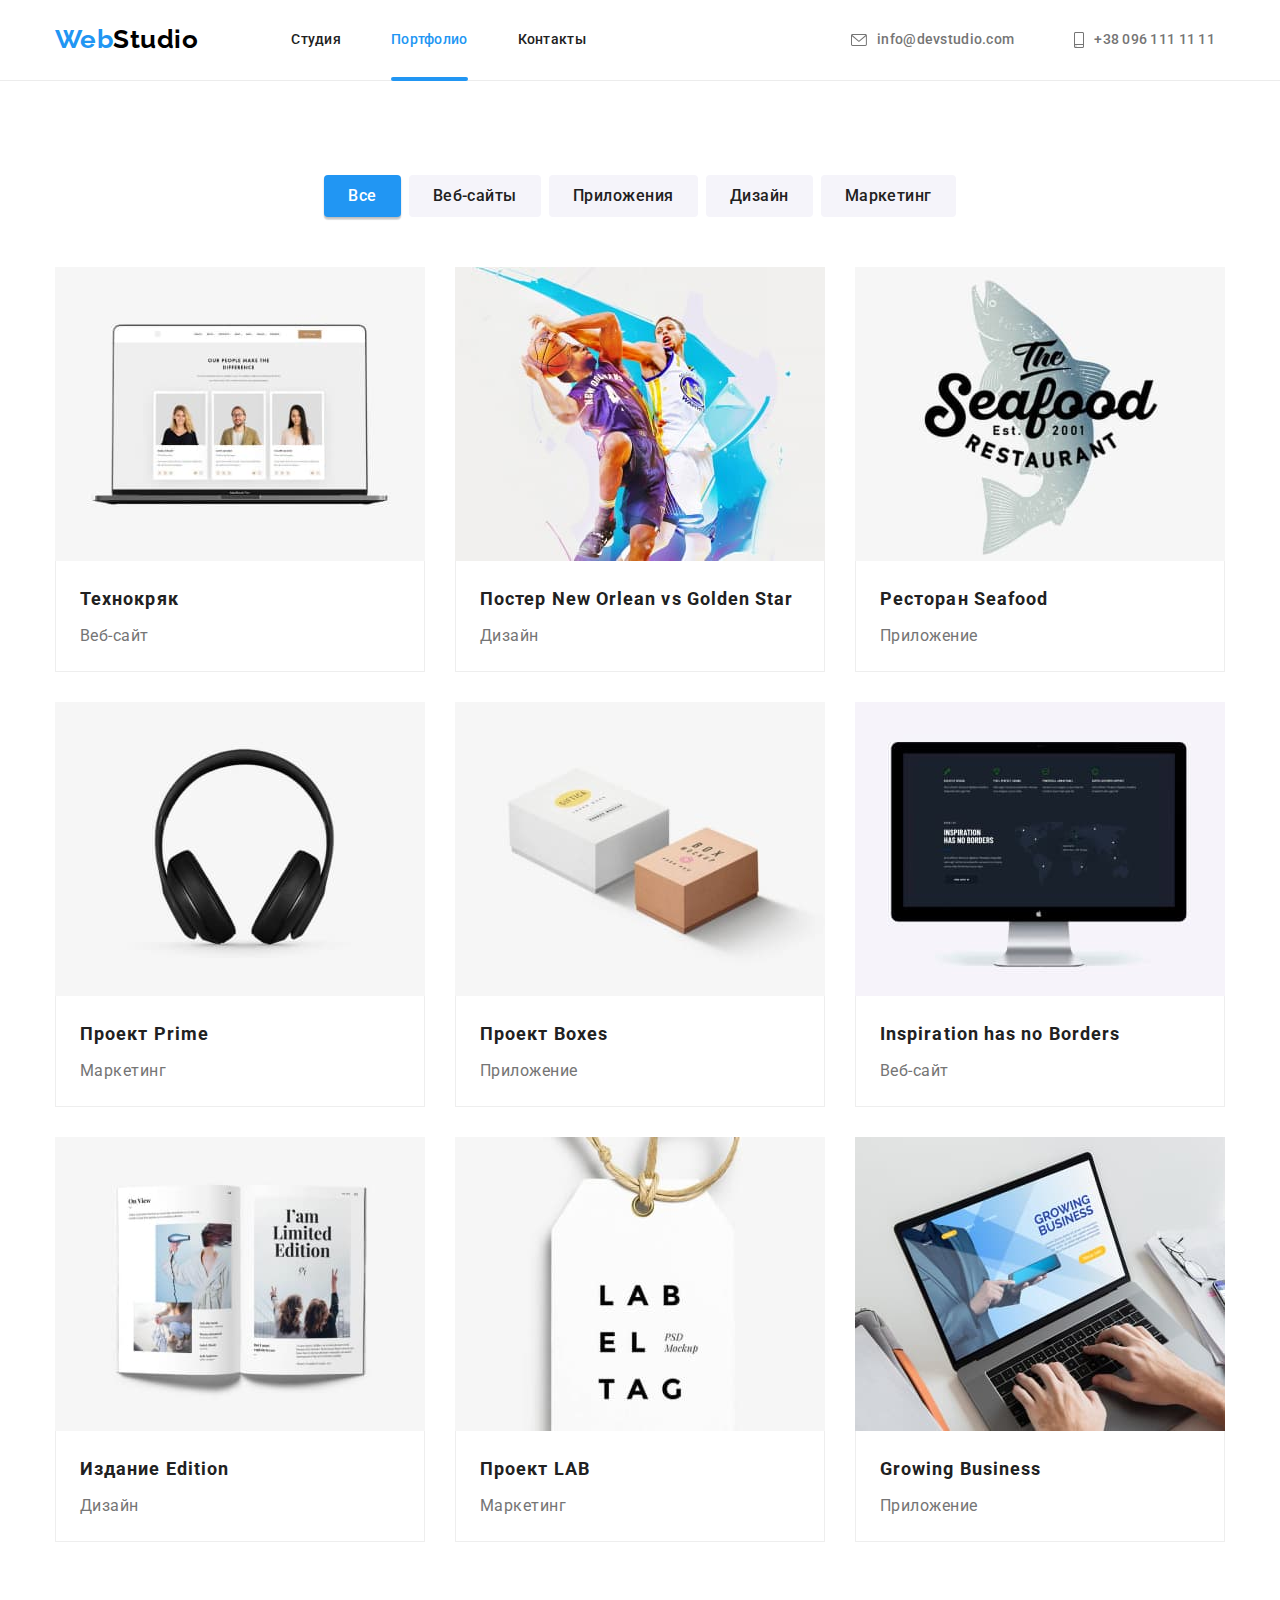
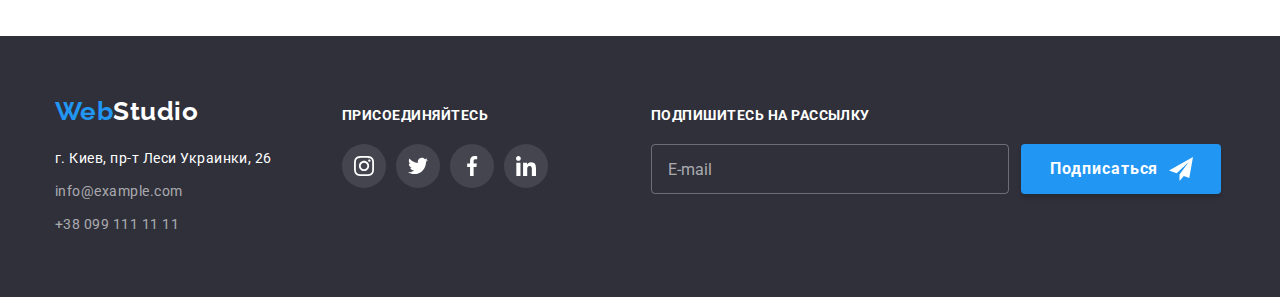
==== commit 0889f1bf: "add edits 2.0" ====
--- a/portfolio.html
+++ b/portfolio.html
@@ -19,9 +19,9 @@
   </head>
   <body>
     <header class="header">
-      <div class="container header-container">
+      <div class="container header__container">
         <nav class="nav">
-          <a class="logo logo--header link" href="">Web<span class="logo--black">Studio</span></a>
+          <a class="logo header__logo link" href="">Web<span class="logo--black">Studio</span></a>
           <ul class="nav-list list">
             <li class="nav-list__item">
               <a class="nav-list__link link" href="./index.html">Студия</a>
@@ -57,13 +57,13 @@
       </div>
     </header>
     <main>
-      <section class="portfolio section">
+      <section class="section">
         <div class="container">
           <!-- скрою h1 -->
-          <h1 class="portfolio__title visually-hidden">Портфолио</h1>
-          <ul class="portfolio__list list">
-            <li class="portfolio__item">
-              <button type="button" class="portfolio__btn">Все</button>
+          <h1 class="title visually-hidden">Портфолио</h1>
+          <ul class="portfolio list">
+            <li class="portfolio__item">
+              <button type="button" class="portfolio__btn portfolio__btn--active">Все</button>
             </li>
             <li class="portfolio__item">
               <button type="button" class="portfolio__btn">Веб-сайты</button>
@@ -94,7 +94,7 @@
                     или частном лице.
                   </p>
                 </div>
-                <div class="card-set__info">
+                <div class="card-set__content">
                   <h2 class="card-set__name">Технокряк</h2>
                   <p class="card-set__text">Веб-сайт</p>
                 </div>
@@ -115,7 +115,7 @@
                     или частном лице.
                   </p>
                 </div>
-                <div class="card-set__info">
+                <div class="card-set__content">
                   <h2 class="card-set__name">
                     Постер <span lang="en">New Orlean vs Golden Star</span>
                   </h2>
@@ -138,7 +138,7 @@
                     или частном лице.
                   </p>
                 </div>
-                <div class="card-set__info">
+                <div class="card-set__content">
                   <h2 class="card-set__name">Ресторан <span lang="en">Seafood</span></h2>
                   <p class="card-set__text">Приложение</p>
                 </div>
@@ -159,7 +159,7 @@
                     или частном лице.
                   </p>
                 </div>
-                <div class="card-set__info">
+                <div class="card-set__content">
                   <h2 class="card-set__name">Проект <span lang="en">Prime</span></h2>
                   <p class="card-set__text">Маркетинг</p>
                 </div>
@@ -180,7 +180,7 @@
                     или частном лице.
                   </p>
                 </div>
-                <div class="card-set__info">
+                <div class="card-set__content">
                   <h2 class="card-set__name">Проект <span lang="en">Boxes</span></h2>
                   <p class="card-set__text">Приложение</p>
                 </div>
@@ -201,7 +201,7 @@
                     или частном лице.
                   </p>
                 </div>
-                <div class="card-set__info">
+                <div class="card-set__content">
                   <h2 class="card-set__name"><span>Inspiration has no Borders</span></h2>
                   <p class="card-set__text">Веб-сайт</p>
                 </div>
@@ -222,7 +222,7 @@
                     или частном лице.
                   </p>
                 </div>
-                <div class="card-set__info">
+                <div class="card-set__content">
                   <h2 class="card-set__name">Издание <span>Edition</span></h2>
                   <p class="card-set__text">Дизайн</p>
                 </div>
@@ -243,7 +243,7 @@
                     или частном лице.
                   </p>
                 </div>
-                <div class="card-set__info">
+                <div class="card-set__content">
                   <h2 class="card-set__name">Проект <span>LAB</span></h2>
                   <p class="card-set__text">Маркетинг</p>
                 </div>
@@ -264,7 +264,7 @@
                     или частном лице.
                   </p>
                 </div>
-                <div class="card-set__info">
+                <div class="card-set__content">
                   <h2 class="card-set__name"><span>Growing Business</span></h2>
                   <p class="card-set__text">Приложение</p>
                 </div>
@@ -277,7 +277,7 @@
     <footer class="footer">
       <div class="container">
         <div class="footer__wrap" id="contact">
-          <a href="" class="logo logo--footer link">Web<span class="logo--white">Studio</span></a>
+          <a href="" class="logo footer__logo link">Web<span class="logo--white">Studio</span></a>
           <address class="footer-contact">
             <p class="footer-contact__address">г. Киев, пр-т Леси Украинки, 26</p>
             <ul class="footer-contact__list list">
--- a/css/main.min.css
+++ b/css/main.min.css
@@ -1 +1 @@
-:root{--primary-text-color: #757575;--secondary-text-color: #212121;--accent-text-color: #2196f3;--primary-bgc: #e5e5e5;--secondary-bgc: #2f303a;--typical-gap: 30px;--cubic-bezier: cubic-bezier(0.4, 0, 0.2, 1)}p,h1,h2,h3,h4,h5,h6{margin:0}ul{margin:0;padding-left:0}button{cursor:pointer}body{font-family:var(--main-font)}a{color:currentColor}address{font-style:normal}img{display:block;max-width:100%;height:auto}body{font-family:"Roboto",sans-serif;color:var(--primary-text-color);letter-spacing:.03em;font-size:16px}.list{list-style:none}.link{text-decoration:none}.no-scroll{overflow:hidden}.is-hidden{opacity:0;visibility:hidden;pointer-events:none}.visually-hidden{position:absolute;white-space:nowrap;width:1px;height:1px;overflow:hidden;border:0;padding:0;clip:rect(0 0 0 0);-webkit-clip-path:inset(50%);clip-path:inset(50%);margin:-1px}.logo{font-family:"Raleway",sans-serif;font-weight:700;font-size:26px;line-height:1.19;color:var(--accent-text-color)}.logo--footer{display:-webkit-inline-box;display:-ms-inline-flexbox;display:inline-flex;margin-bottom:20px}.logo--header{padding-top:24px;padding-bottom:25px}.logo--black{color:#000}.logo--white{color:#fff}.section{padding-bottom:94px;padding-top:94px}.container{width:1200px;padding-left:15px;padding-right:15px;margin-left:auto;margin-right:auto}.title{text-align:center;font-weight:700;font-size:36px;line-height:1.17;color:var(--secondary-text-color)}.title--margin{margin-bottom:50px}.btn{display:-webkit-box;display:-ms-flexbox;display:flex;-webkit-box-pack:center;-ms-flex-pack:center;justify-content:center;-webkit-box-align:center;-ms-flex-align:center;align-items:center;min-width:200px;height:50px;padding-top:10px;padding-bottom:10px;font-weight:700;font-size:16px;line-height:1.88;letter-spacing:.06em;color:#fff;background-color:var(--accent-text-color);border:rgba(0,0,0,0);border-radius:4px;-webkit-box-shadow:0px 4px 4px rgba(0,0,0,.15);box-shadow:0px 4px 4px rgba(0,0,0,.15);-webkit-transition:background-color 250ms var(--cubic-bezier);transition:background-color 250ms var(--cubic-bezier)}.btn--center{margin-left:auto;margin-right:auto}.backdrop{position:fixed;top:0;left:0;display:block;background-color:rgba(0,0,0,.2);width:100%;height:100%;-webkit-box-shadow:0px 1px 3px rgba(0,0,0,.12),0px 1px 1px rgba(0,0,0,.14),0px 2px 1px rgba(0,0,0,.2);box-shadow:0px 1px 3px rgba(0,0,0,.12),0px 1px 1px rgba(0,0,0,.14),0px 2px 1px rgba(0,0,0,.2);border-radius:4px;-webkit-transition:visibility 1000ms var(--cubic-bezier),opacity 1000ms var(--cubic-bezier);transition:visibility 1000ms var(--cubic-bezier),opacity 1000ms var(--cubic-bezier)}.backdrop.is-hidden .modal{-webkit-transform:translate(150%, 150%) scale(2);transform:translate(150%, 150%) scale(2)}.modal{position:absolute;top:50%;left:50%;width:528px;height:581px;padding:40px;-webkit-transform:translate(-50%, -50%) scale(1);transform:translate(-50%, -50%) scale(1);-webkit-transition:-webkit-transform 1000ms var(--cubic-bezier);transition:-webkit-transform 1000ms var(--cubic-bezier);transition:transform 1000ms var(--cubic-bezier);transition:transform 1000ms var(--cubic-bezier), -webkit-transform 1000ms var(--cubic-bezier);background-color:#fff;-webkit-box-shadow:0px 1px 3px rgba(0,0,0,.12),0px 1px 1px rgba(0,0,0,.14),0px 2px 1px rgba(0,0,0,.2);box-shadow:0px 1px 3px rgba(0,0,0,.12),0px 1px 1px rgba(0,0,0,.14),0px 2px 1px rgba(0,0,0,.2);border-radius:4px}.close-btn{position:absolute;top:0;right:0;width:30px;height:30px;border:1px solid rgba(0,0,0,.1);background-color:rgba(0,0,0,0);border-radius:50%;-webkit-transition:fill 250ms var(--cubic-bezier),border 250ms var(--cubic-bezier);transition:fill 250ms var(--cubic-bezier),border 250ms var(--cubic-bezier)}.close-btn:hover,.close-btn:focus{fill:var(--accent-text-color);border:2px solid var(--accent-text-color)}.close-btn--position{margin-right:8px;margin-top:8px}.form__title{margin-bottom:12px;font-weight:700;font-size:20px;line-height:1.15;text-align:center;color:var(--secondary-text-color)}.form__label{display:block;margin-bottom:10px}.form__input{width:100%;padding-top:11px;padding-bottom:11px;padding-left:42px;border:1px solid rgba(33,33,33,.2);border-radius:4px;-webkit-transition:border-color 250ms var(--cubic-bezier);transition:border-color 250ms var(--cubic-bezier)}.form__input:focus-within{border-color:var(--accent-text-color);outline:rgba(0,0,0,0)}.form__text{display:block;font-size:12px;line-height:1.16;letter-spacing:.01em;margin-bottom:4px}.form__wrap{display:block;position:relative}.form__icon{position:absolute;top:50%;left:12px;-webkit-transform:translateY(-50%);transform:translateY(-50%);-webkit-transition:fill 250ms var(--cubic-bezier);transition:fill 250ms var(--cubic-bezier)}.form__textarea{width:100%;height:120px;padding:12px 16px;border:1px solid rgba(33,33,33,.2);border-radius:4px;resize:none;-webkit-transition:border-color 250ms var(--cubic-bezier);transition:border-color 250ms var(--cubic-bezier)}.form__textarea::-webkit-input-placeholder{font-size:14px;line-height:1.33;letter-spacing:.01em;color:rgba(117,117,117,.5)}.form__textarea::-moz-placeholder{font-size:14px;line-height:1.33;letter-spacing:.01em;color:rgba(117,117,117,.5)}.form__textarea:-ms-input-placeholder{font-size:14px;line-height:1.33;letter-spacing:.01em;color:rgba(117,117,117,.5)}.form__textarea::-ms-input-placeholder{font-size:14px;line-height:1.33;letter-spacing:.01em;color:rgba(117,117,117,.5)}.form__textarea::placeholder{font-size:14px;line-height:1.33;letter-spacing:.01em;color:rgba(117,117,117,.5)}.form__textarea:focus-within{border-color:var(--accent-text-color);outline:rgba(0,0,0,0)}.form__text-policy{font-size:14px;line-height:1.71;letter-spacing:.03em}.form__link{color:var(--accent-text-color);-webkit-transition:-webkit-text-decoration 250ms var(--cubic-bezier);transition:-webkit-text-decoration 250ms var(--cubic-bezier);transition:text-decoration 250ms var(--cubic-bezier);transition:text-decoration 250ms var(--cubic-bezier), -webkit-text-decoration 250ms var(--cubic-bezier)}.form__link:hover,.form__link:focus{text-decoration:none}.form__policy{display:-webkit-box;display:-ms-flexbox;display:flex;-webkit-box-pack:center;-ms-flex-pack:center;justify-content:center;-webkit-box-align:center;-ms-flex-align:center;align-items:center}.form__wrap:focus-within>.form__icon{fill:var(--accent-text-color)}.form__policy-icon{display:-webkit-box;display:-ms-flexbox;display:flex;-webkit-box-pack:center;-ms-flex-pack:center;justify-content:center;-webkit-box-align:center;-ms-flex-align:center;align-items:center;margin-right:8px;width:16px;height:15px;border:2px solid #000;border-radius:3px;fill:rgba(0,0,0,0);-webkit-transition:border-color 250ms var(--cubic-bezier),background-color 250ms var(--cubic-bezier),fill 250ms var(--cubic-bezier),-webkit-box-shadow 250ms var(--cubic-bezier);transition:border-color 250ms var(--cubic-bezier),background-color 250ms var(--cubic-bezier),fill 250ms var(--cubic-bezier),-webkit-box-shadow 250ms var(--cubic-bezier);transition:box-shadow 250ms var(--cubic-bezier),border-color 250ms var(--cubic-bezier),background-color 250ms var(--cubic-bezier),fill 250ms var(--cubic-bezier);transition:box-shadow 250ms var(--cubic-bezier),border-color 250ms var(--cubic-bezier),background-color 250ms var(--cubic-bezier),fill 250ms var(--cubic-bezier),-webkit-box-shadow 250ms var(--cubic-bezier)}.form__checkbox:focus+.form__policy-icon{-webkit-box-shadow:0px 3px 1px rgba(0,0,0,.1),0px 1px 2px rgba(0,0,0,.08),0px 2px 2px rgba(0,0,0,.12);box-shadow:0px 3px 1px rgba(0,0,0,.1),0px 1px 2px rgba(0,0,0,.08),0px 2px 2px rgba(0,0,0,.12);border-color:var(--accent-text-color)}.form__checkbox:checked+.form__policy-icon{border-color:rgba(0,0,0,0);fill:#fff;background-color:var(--accent-text-color)}.btn-modal{margin-top:var(--typical-gap)}.btn-modal:hover,.btn-modal:focus{background-color:#188ce8}.subscribe{display:block}.subscribe--margin{margin-top:12px;margin-left:93px}.subscribe__text{margin-bottom:20px;display:block;font-weight:700;font-size:14px;line-height:1.14;text-transform:uppercase;color:#fff}.subscribe__input{width:358px;height:50px;padding:15px 16px;color:#fff;border:1px solid rgba(255,255,255,.3);border-radius:4px;background-color:rgba(0,0,0,0)}.subscribe__input::-webkit-input-placeholder{font-size:16px;line-height:1.25;color:rgba(255,255,255,.6)}.subscribe__input::-moz-placeholder{font-size:16px;line-height:1.25;color:rgba(255,255,255,.6)}.subscribe__input:-ms-input-placeholder{font-size:16px;line-height:1.25;color:rgba(255,255,255,.6)}.subscribe__input::-ms-input-placeholder{font-size:16px;line-height:1.25;color:rgba(255,255,255,.6)}.subscribe__input::placeholder{font-size:16px;line-height:1.25;color:rgba(255,255,255,.6)}.subscribe-btn{position:relative;-webkit-box-pack:start;-ms-flex-pack:start;justify-content:start;padding-left:29px}.subscribe-btn--margin{margin-left:12px;margin-top:48px}.subscribe-btn:hover,.subscribe-btn:focus{background-color:#188ce8}.subscribe-btn__icon{position:absolute;top:50%;right:28px;-webkit-transform:translateY(-50%);transform:translateY(-50%)}.nav-list{display:-webkit-box;display:-ms-flexbox;display:flex;margin-left:93px;color:var(--secondary-text-color)}.nav-list__link{display:block;padding-top:32px;padding-bottom:32px;font-weight:500;font-size:14px;line-height:1.14;letter-spacing:.02em;color:var(--secondary-text-color);-webkit-transition:color 250ms var(--cubic-bezier);transition:color 250ms var(--cubic-bezier)}.nav-list__link--current{color:var(--accent-text-color)}.nav-list__link--current::after{content:"";position:absolute;bottom:0;left:0;margin-bottom:-1px;width:100%;height:4px;background-color:var(--accent-text-color);border-radius:2px}.nav-list__link:hover,.nav-list__link:focus{color:var(--accent-text-color)}.nav-list__item{position:relative;margin-right:50px}.nav-list__item:not(:last-child){margin-right:50px}.soc-list{display:-webkit-box;display:-ms-flexbox;display:flex;-webkit-box-pack:center;-ms-flex-pack:center;justify-content:center}.soc-list__item{margin-right:10px}.soc-list__item:last-child{margin-right:0}.soc-list__link{display:-webkit-box;display:-ms-flexbox;display:flex;-webkit-box-pack:center;-ms-flex-pack:center;justify-content:center;-webkit-box-align:center;-ms-flex-align:center;align-items:center;width:44px;height:44px;border-radius:50%;-webkit-transition:background-color 250ms var(--cubic-bezier);transition:background-color 250ms var(--cubic-bezier)}.soc-list__link:hover,.soc-list__link:focus{background-color:var(--accent-text-color)}.soc-list__icon{fill:#afb1b8;-webkit-transition:fill 250ms var(--cubic-bezier);transition:fill 250ms var(--cubic-bezier)}.soc-list__link:hover .soc-list__icon,.soc-list__link:focus .soc-list__icon{fill:#fff}.contacts-list{display:-webkit-box;display:-ms-flexbox;display:flex;-webkit-box-pack:baseline;-ms-flex-pack:baseline;justify-content:baseline;margin-left:auto}.contacts-list__link{display:-webkit-box;display:-ms-flexbox;display:flex;-webkit-box-pack:baseline;-ms-flex-pack:baseline;justify-content:baseline;-webkit-box-align:center;-ms-flex-align:center;align-items:center;margin-left:50px;font-weight:500;font-size:14px;line-height:1.14;letter-spacing:.02em;color:var(--primary-text-color);-webkit-transition:color 250ms var(--cubic-bezier);transition:color 250ms var(--cubic-bezier);margin-right:10px;fill:currentColor;-webkit-transition:fill 250ms var(--cubic-bezier);transition:fill 250ms var(--cubic-bezier)}.contacts-list__link:hover,.contacts-list__link:focus{color:var(--accent-text-color)}.contacts-list__icon{margin-right:10px;fill:currentColor;-webkit-transition:fill 250ms var(--cubic-bezier);transition:fill 250ms var(--cubic-bezier)}.contacts-list__link:hover .contacts-list__icon,.contacts-list__link:focus .contacts-list__icon{fill:var(--accent-text-color)}.header{border-bottom:1px solid #ececec}.header-container{display:-webkit-box;display:-ms-flexbox;display:flex;-webkit-box-align:center;-ms-flex-align:center;align-items:center}.nav{display:-webkit-box;display:-ms-flexbox;display:flex;-webkit-box-align:center;-ms-flex-align:center;align-items:center}.hero{background-color:#c4c4c4;text-align:center;padding-top:200px;padding-bottom:200px;background-image:-webkit-gradient(linear, left top, left bottom, from(rgba(47, 48, 58, 0.4)), to(rgba(47, 48, 58, 0.4))),url(../images/hero-bg.jpg);background-image:linear-gradient(rgba(47, 48, 58, 0.4), rgba(47, 48, 58, 0.4)),url(../images/hero-bg.jpg);background-repeat:no-repeat;background-position:center;max-width:1600px;margin-left:auto;margin-right:auto;background-size:cover}.hero__title{max-width:696px;text-align:center;margin:0 auto;font-weight:900;font-size:44px;line-height:1.36;letter-spacing:.06em;color:#fff;text-transform:uppercase}.hero__btn{margin-top:var(--typical-gap);padding-left:32px;padding-right:32px}.hero__btn:hover,.hero__btn:focus{background-color:#188ce8}.benefits{display:-webkit-box;display:-ms-flexbox;display:flex}.benefits__item{-ms-flex-preferred-size:calc((100% - 90px)/4);flex-basis:calc((100% - 90px)/4);margin-right:var(--typical-gap)}.benefits__item:last-child{margin-right:0}.benefits__icons{display:-webkit-box;display:-ms-flexbox;display:flex;-webkit-box-pack:center;-ms-flex-pack:center;justify-content:center;-webkit-box-align:center;-ms-flex-align:center;align-items:center;width:100%;height:120px;background-color:#f5f4fa;margin-right:var(--typical-gap);margin-bottom:var(--typical-gap)}.benefits__icons:last-child{margin-right:0}.benefits__subtitle{display:-webkit-inline-box;display:-ms-inline-flexbox;display:inline-flex;margin-bottom:10px;font-weight:700;font-size:14px;line-height:1.14;color:var(--secondary-text-color);text-transform:uppercase}.benefits__subtext{font-size:14px;line-height:24px}.examples{padding-top:0}.examples-list{display:-webkit-box;display:-ms-flexbox;display:flex;margin-right:calc(-1*var(--typical-gap))}.examples-list__item{-ms-flex-preferred-size:33.3333333333%;flex-basis:33.3333333333%;margin-right:var(--typical-gap)}.examples-list__link{position:relative}.examples-list__wrap{position:absolute;bottom:0;left:0;width:100%;background:rgba(47,48,58,.8)}.examples-list__subtitle{padding-top:27px;padding-bottom:27px;font-weight:700;font-size:14px;line-height:1.14;text-align:center;text-transform:uppercase;color:#fff}.team{background:#f5f4fa}.team-card{display:-webkit-box;display:-ms-flexbox;display:flex;margin-right:calc(-1*var(--typical-gap))}.team-card__item{-ms-flex-preferred-size:calc(25% - var(--typical-gap));flex-basis:calc(25% - var(--typical-gap));margin-right:var(--typical-gap);background-color:#fff}.team-card__wrap{-webkit-box-shadow:0px 1px 3px rgba(0,0,0,.12),0px 1px 1px rgba(0,0,0,.14),0px 2px 1px rgba(0,0,0,.2);box-shadow:0px 1px 3px rgba(0,0,0,.12),0px 1px 1px rgba(0,0,0,.14),0px 2px 1px rgba(0,0,0,.2);border-radius:0px 0px 4px 4px}.team-card__text{padding-top:var(--typical-gap);padding-bottom:var(--typical-gap)}.team-card__name{font-weight:500;text-align:center;margin-bottom:10px;font-size:16px;line-height:1.19;color:var(--secondary-text-color)}.team-card__position{text-align:center;line-height:1.19;margin-bottom:16px}.clients{padding-top:94px;padding-bottom:94px}.icons-list{display:-webkit-box;display:-ms-flexbox;display:flex}.icons-list__item{width:calc((100% - 150px)/6);height:92px;margin-right:var(--typical-gap)}.icons-list__item:last-child{margin-right:0}.icons-list__link{display:-webkit-box;display:-ms-flexbox;display:flex;-webkit-box-pack:center;-ms-flex-pack:center;justify-content:center;-webkit-box-align:center;-ms-flex-align:center;align-items:center;width:100%;height:100%;border:1px solid #afb1b8;border-radius:4px;-webkit-transition:border-color 250ms var(--cubic-bezier);transition:border-color 250ms var(--cubic-bezier)}.icons-list__link:hover,.icons-list__link:focus{border-color:var(--accent-text-color)}.icons-list__icon{fill:#afb1b8;-webkit-transition:fill 250ms var(--cubic-bezier);transition:fill 250ms var(--cubic-bezier)}.icons-list__link:hover .icons-list__icon,.icons-list__link:focus .icons-list__icon{fill:var(--accent-text-color)}.footer{background-color:var(--secondary-bgc);padding-top:60px;padding-bottom:60px}.footer .container{display:-webkit-box;display:-ms-flexbox;display:flex}.footer-contact__item{margin-bottom:9px}.footer-contact__item:last-child{margin-bottom:0px}.footer-contact__address{margin-bottom:9px;font-size:14px;line-height:1.71;color:#fff}.footer-contact__link{font-size:14px;line-height:1.71;color:rgba(255,255,255,.6);-webkit-transition:color 250ms var(--cubic-bezier);transition:color 250ms var(--cubic-bezier)}.footer-contact__link:focus,.footer-contact__link:hover{color:var(--accent-text-color)}.footer-soc{margin-top:12px;margin-left:70px}.footer-soc__title{font-weight:700;font-size:14px;line-height:1.14;text-transform:uppercase;color:#fff}.footer-soc__list{display:-webkit-box;display:-ms-flexbox;display:flex}.footer-soc__item{width:44px;height:44px;margin-right:10px;margin-top:20px}.footer-soc__link{display:-webkit-box;display:-ms-flexbox;display:flex;-webkit-box-pack:center;-ms-flex-pack:center;justify-content:center;-webkit-box-align:center;-ms-flex-align:center;align-items:center;width:100%;height:100%;background-color:rgba(255,255,255,.1);border-radius:50%;-webkit-transition:background-color 250ms var(--cubic-bezier);transition:background-color 250ms var(--cubic-bezier)}.footer-soc__link:hover,.footer-soc__link:focus{background-color:var(--accent-text-color)}.footer-soc__icon{fill:#fff}.portfolio__list{display:-webkit-box;display:-ms-flexbox;display:flex;-webkit-box-pack:center;-ms-flex-pack:center;justify-content:center;margin-bottom:50px}.portfolio__item:not(:first-child){margin-left:8px}.portfolio__btn{border-color:rgba(0,0,0,0);border-radius:4px;padding:6px 22px;font-family:"Roboto",sans-serif;font-style:normal;font-weight:500;line-height:1.63;letter-spacing:.03em;color:var(--secondary-text-color);background-color:#f5f4fa;border-radius:4px;-webkit-transition:background-color 250ms var(--cubic-bezier),color 250ms var(--cubic-bezier),-webkit-box-shadow 250ms var(--cubic-bezier);transition:background-color 250ms var(--cubic-bezier),color 250ms var(--cubic-bezier),-webkit-box-shadow 250ms var(--cubic-bezier);transition:background-color 250ms var(--cubic-bezier),box-shadow 250ms var(--cubic-bezier),color 250ms var(--cubic-bezier);transition:background-color 250ms var(--cubic-bezier),box-shadow 250ms var(--cubic-bezier),color 250ms var(--cubic-bezier),-webkit-box-shadow 250ms var(--cubic-bezier)}.portfolio__btn:hover,.portfolio__btn:focus{color:#fff;background-color:var(--accent-text-color);-webkit-box-shadow:0px 3px 1px rgba(0,0,0,.1),0px 1px 2px rgba(0,0,0,.08),0px 2px 2px rgba(0,0,0,.12);box-shadow:0px 3px 1px rgba(0,0,0,.1),0px 1px 2px rgba(0,0,0,.08),0px 2px 2px rgba(0,0,0,.12)}.card-set{display:-webkit-box;display:-ms-flexbox;display:flex;-ms-flex-wrap:wrap;flex-wrap:wrap;margin-top:calc(-1*var(--typical-gap));margin-right:calc(-1*var(--typical-gap))}.card-set__item{margin-top:var(--typical-gap);margin-right:var(--typical-gap);-ms-flex-preferred-size:calc(33.3333333333% - var(--typical-gap));flex-basis:calc(33.3333333333% - var(--typical-gap))}.card-set__link{display:block;-webkit-transition:-webkit-box-shadow 250ms var(--cubic-bezier);transition:-webkit-box-shadow 250ms var(--cubic-bezier);transition:box-shadow 250ms var(--cubic-bezier);transition:box-shadow 250ms var(--cubic-bezier), -webkit-box-shadow 250ms var(--cubic-bezier)}.card-set__link:hover,.card-set__link:focus{-webkit-box-shadow:0px 1px 1px rgba(0,0,0,.12),0px 4px 4px rgba(0,0,0,.06),1px 4px 6px rgba(0,0,0,.16);box-shadow:0px 1px 1px rgba(0,0,0,.12),0px 4px 4px rgba(0,0,0,.06),1px 4px 6px rgba(0,0,0,.16)}.card-set__wrap{position:relative;overflow:hidden}.card-set__wrap::before{content:"";position:absolute;-webkit-transform:translateY(100%);transform:translateY(100%);-webkit-transition:-webkit-transform 250ms var(--cubic-bezier);transition:-webkit-transform 250ms var(--cubic-bezier);transition:transform 250ms var(--cubic-bezier);transition:transform 250ms var(--cubic-bezier), -webkit-transform 250ms var(--cubic-bezier);display:block;width:100%;height:100%;background-color:rgba(33,150,243,.9)}.card-set__image{max-width:370px}.card-set__overlay{position:absolute;-webkit-transform:translateY(100%);transform:translateY(100%);-webkit-transition:-webkit-transform 250ms var(--cubic-bezier);transition:-webkit-transform 250ms var(--cubic-bezier);transition:transform 250ms var(--cubic-bezier);transition:transform 250ms var(--cubic-bezier), -webkit-transform 250ms var(--cubic-bezier);top:0;left:0;padding-left:24px;padding-right:24px;display:-webkit-box;display:-ms-flexbox;display:flex;-webkit-box-pack:center;-ms-flex-pack:center;justify-content:center;-webkit-box-align:center;-ms-flex-align:center;align-items:center;width:100%;height:100%;font-size:18px;line-height:1.56;color:#fff}.card-set__info{padding:20px 24px;background:#fff;border-bottom:1px solid #eee;border-left:1px solid #eee;border-right:1px solid #eee}.card-set__name{font-weight:700;font-size:18px;line-height:2;color:var(--secondary-text-color);letter-spacing:.06em}.card-set__text{margin-top:4px;line-height:1.88;color:var(--primary-text-color)}.card-set__link:hover .card-set__wrap::before,.card-set__link:hover .card-set__overlay{-webkit-transform:translateY(0);transform:translateY(0)}/*# sourceMappingURL=main.min.css.map */+:root{--primary-text-color: #757575;--secondary-text-color: #212121;--accent-text-color: #2196f3;--primary-bgc: #e5e5e5;--secondary-bgc: #2f303a;--typical-gap: 30px;--cubic-bezier: cubic-bezier(0.4, 0, 0.2, 1)}p,h1,h2,h3,h4,h5,h6{margin:0}ul{margin:0;padding-left:0}button{cursor:pointer}body{font-family:var(--main-font)}a{color:currentColor}address{font-style:normal}img{display:block;max-width:100%;height:auto}body{font-family:"Roboto",sans-serif;color:var(--primary-text-color);letter-spacing:.03em;font-size:16px}.list{list-style:none}.link{text-decoration:none}.no-scroll{overflow:hidden}.is-hidden{opacity:0;visibility:hidden;pointer-events:none}.visually-hidden{position:absolute;white-space:nowrap;width:1px;height:1px;overflow:hidden;border:0;padding:0;clip:rect(0 0 0 0);-webkit-clip-path:inset(50%);clip-path:inset(50%);margin:-1px}.logo{font-family:"Raleway",sans-serif;font-weight:700;font-size:26px;line-height:1.19;color:var(--accent-text-color)}.logo--black{color:#000}.logo--white{color:#fff}.header__logo{padding-top:24px;padding-bottom:25px}.footer__logo{display:-webkit-inline-box;display:-ms-inline-flexbox;display:inline-flex;margin-bottom:20px}.section{padding-bottom:94px;padding-top:94px}.section--nopadding{padding-top:0}.section--other-background{background:#f5f4fa}.container{width:1200px;padding-left:15px;padding-right:15px;margin-left:auto;margin-right:auto}.section__title{text-align:center;font-weight:700;font-size:36px;line-height:1.17;color:var(--secondary-text-color)}.section__title--margin{margin-bottom:50px}.btn{display:-webkit-box;display:-ms-flexbox;display:flex;-webkit-box-pack:center;-ms-flex-pack:center;justify-content:center;-webkit-box-align:center;-ms-flex-align:center;align-items:center;min-width:200px;height:50px;padding-top:10px;padding-bottom:10px;font-weight:700;font-size:16px;line-height:1.88;letter-spacing:.06em;color:#fff;background-color:var(--accent-text-color);border:rgba(0,0,0,0);border-radius:4px;-webkit-box-shadow:0px 4px 4px rgba(0,0,0,.15);box-shadow:0px 4px 4px rgba(0,0,0,.15);-webkit-transition:background-color 250ms var(--cubic-bezier);transition:background-color 250ms var(--cubic-bezier)}.btn--center{margin-left:auto;margin-right:auto}.backdrop{position:fixed;top:0;left:0;display:block;background-color:rgba(0,0,0,.2);width:100%;height:100%;-webkit-box-shadow:0px 1px 3px rgba(0,0,0,.12),0px 1px 1px rgba(0,0,0,.14),0px 2px 1px rgba(0,0,0,.2);box-shadow:0px 1px 3px rgba(0,0,0,.12),0px 1px 1px rgba(0,0,0,.14),0px 2px 1px rgba(0,0,0,.2);border-radius:4px;-webkit-transition:visibility 1000ms var(--cubic-bezier),opacity 1000ms var(--cubic-bezier);transition:visibility 1000ms var(--cubic-bezier),opacity 1000ms var(--cubic-bezier)}.backdrop.is-hidden .modal{-webkit-transform:translate(150%, 150%) scale(2);transform:translate(150%, 150%) scale(2)}.modal{position:absolute;top:50%;left:50%;width:528px;height:581px;padding:40px;-webkit-transform:translate(-50%, -50%) scale(1);transform:translate(-50%, -50%) scale(1);-webkit-transition:-webkit-transform 1000ms var(--cubic-bezier);transition:-webkit-transform 1000ms var(--cubic-bezier);transition:transform 1000ms var(--cubic-bezier);transition:transform 1000ms var(--cubic-bezier), -webkit-transform 1000ms var(--cubic-bezier);background-color:#fff;-webkit-box-shadow:0px 1px 3px rgba(0,0,0,.12),0px 1px 1px rgba(0,0,0,.14),0px 2px 1px rgba(0,0,0,.2);box-shadow:0px 1px 3px rgba(0,0,0,.12),0px 1px 1px rgba(0,0,0,.14),0px 2px 1px rgba(0,0,0,.2);border-radius:4px}.close-btn{position:absolute;top:0;right:0;width:30px;height:30px;border:1px solid rgba(0,0,0,.1);background-color:rgba(0,0,0,0);border-radius:50%;-webkit-transition:fill 250ms var(--cubic-bezier),border 250ms var(--cubic-bezier);transition:fill 250ms var(--cubic-bezier),border 250ms var(--cubic-bezier)}.close-btn:hover,.close-btn:focus{fill:var(--accent-text-color);border:2px solid var(--accent-text-color)}.close-btn--position{margin-right:8px;margin-top:8px}.form__title{margin-bottom:12px;font-weight:700;font-size:20px;line-height:1.15;text-align:center;color:var(--secondary-text-color)}.form__label{display:block;margin-bottom:10px}.form__input{width:100%;padding-top:11px;padding-bottom:11px;padding-left:42px;border:1px solid rgba(33,33,33,.2);border-radius:4px;-webkit-transition:border-color 250ms var(--cubic-bezier);transition:border-color 250ms var(--cubic-bezier)}.form__input:focus-within{border-color:var(--accent-text-color);outline:rgba(0,0,0,0)}.form__text{display:block;font-size:12px;line-height:1.16;letter-spacing:.01em;margin-bottom:4px}.form__wrap{display:block;position:relative}.form__icon{position:absolute;top:50%;left:12px;-webkit-transform:translateY(-50%);transform:translateY(-50%);-webkit-transition:fill 250ms var(--cubic-bezier);transition:fill 250ms var(--cubic-bezier)}.form__textarea{width:100%;height:120px;padding:12px 16px;border:1px solid rgba(33,33,33,.2);border-radius:4px;resize:none;-webkit-transition:border-color 250ms var(--cubic-bezier);transition:border-color 250ms var(--cubic-bezier)}.form__textarea::-webkit-input-placeholder{font-size:14px;line-height:1.33;letter-spacing:.01em;color:rgba(117,117,117,.5)}.form__textarea::-moz-placeholder{font-size:14px;line-height:1.33;letter-spacing:.01em;color:rgba(117,117,117,.5)}.form__textarea:-ms-input-placeholder{font-size:14px;line-height:1.33;letter-spacing:.01em;color:rgba(117,117,117,.5)}.form__textarea::-ms-input-placeholder{font-size:14px;line-height:1.33;letter-spacing:.01em;color:rgba(117,117,117,.5)}.form__textarea::placeholder{font-size:14px;line-height:1.33;letter-spacing:.01em;color:rgba(117,117,117,.5)}.form__textarea:focus-within{border-color:var(--accent-text-color);outline:rgba(0,0,0,0)}.form__text-policy{font-size:14px;line-height:1.71;letter-spacing:.03em}.form__link{color:var(--accent-text-color);-webkit-transition:-webkit-text-decoration 250ms var(--cubic-bezier);transition:-webkit-text-decoration 250ms var(--cubic-bezier);transition:text-decoration 250ms var(--cubic-bezier);transition:text-decoration 250ms var(--cubic-bezier), -webkit-text-decoration 250ms var(--cubic-bezier)}.form__link:hover,.form__link:focus{text-decoration:none}.form__policy{display:-webkit-box;display:-ms-flexbox;display:flex;-webkit-box-pack:center;-ms-flex-pack:center;justify-content:center;-webkit-box-align:center;-ms-flex-align:center;align-items:center}.form__wrap:focus-within>.form__icon{fill:var(--accent-text-color)}.form__policy-icon{display:-webkit-box;display:-ms-flexbox;display:flex;-webkit-box-pack:center;-ms-flex-pack:center;justify-content:center;-webkit-box-align:center;-ms-flex-align:center;align-items:center;margin-right:8px;width:16px;height:15px;border:2px solid #000;border-radius:3px;fill:rgba(0,0,0,0);-webkit-transition:border-color 250ms var(--cubic-bezier),background-color 250ms var(--cubic-bezier),fill 250ms var(--cubic-bezier),-webkit-box-shadow 250ms var(--cubic-bezier);transition:border-color 250ms var(--cubic-bezier),background-color 250ms var(--cubic-bezier),fill 250ms var(--cubic-bezier),-webkit-box-shadow 250ms var(--cubic-bezier);transition:box-shadow 250ms var(--cubic-bezier),border-color 250ms var(--cubic-bezier),background-color 250ms var(--cubic-bezier),fill 250ms var(--cubic-bezier);transition:box-shadow 250ms var(--cubic-bezier),border-color 250ms var(--cubic-bezier),background-color 250ms var(--cubic-bezier),fill 250ms var(--cubic-bezier),-webkit-box-shadow 250ms var(--cubic-bezier)}.form__checkbox:focus+.form__policy-icon{-webkit-box-shadow:0px 3px 1px rgba(0,0,0,.1),0px 1px 2px rgba(0,0,0,.08),0px 2px 2px rgba(0,0,0,.12);box-shadow:0px 3px 1px rgba(0,0,0,.1),0px 1px 2px rgba(0,0,0,.08),0px 2px 2px rgba(0,0,0,.12);border-color:var(--accent-text-color)}.form__checkbox:checked+.form__policy-icon{border-color:rgba(0,0,0,0);fill:#fff;background-color:var(--accent-text-color)}.btn-modal{margin-top:var(--typical-gap)}.btn-modal:hover,.btn-modal:focus{background-color:#188ce8}.subscribe{display:block}.subscribe--margin{margin-top:12px;margin-left:93px}.subscribe__text{margin-bottom:20px;display:block;font-weight:700;font-size:14px;line-height:1.14;text-transform:uppercase;color:#fff}.subscribe__input{width:358px;height:50px;padding:15px 16px;color:#fff;border:1px solid rgba(255,255,255,.3);border-radius:4px;background-color:rgba(0,0,0,0)}.subscribe__input::-webkit-input-placeholder{font-size:16px;line-height:1.25;color:rgba(255,255,255,.6)}.subscribe__input::-moz-placeholder{font-size:16px;line-height:1.25;color:rgba(255,255,255,.6)}.subscribe__input:-ms-input-placeholder{font-size:16px;line-height:1.25;color:rgba(255,255,255,.6)}.subscribe__input::-ms-input-placeholder{font-size:16px;line-height:1.25;color:rgba(255,255,255,.6)}.subscribe__input::placeholder{font-size:16px;line-height:1.25;color:rgba(255,255,255,.6)}.subscribe-btn{position:relative;-webkit-box-pack:start;-ms-flex-pack:start;justify-content:start;padding-left:29px}.subscribe-btn--margin{margin-left:12px;margin-top:48px}.subscribe-btn:hover,.subscribe-btn:focus{background-color:#188ce8}.subscribe-btn__icon{position:absolute;top:50%;right:28px;-webkit-transform:translateY(-50%);transform:translateY(-50%)}.nav-list{display:-webkit-box;display:-ms-flexbox;display:flex;margin-left:93px;color:var(--secondary-text-color)}.nav-list__link{display:block;padding-top:32px;padding-bottom:32px;font-weight:500;font-size:14px;line-height:1.14;letter-spacing:.02em;color:var(--secondary-text-color);-webkit-transition:color 250ms var(--cubic-bezier);transition:color 250ms var(--cubic-bezier)}.nav-list__link--current{color:var(--accent-text-color)}.nav-list__link--current::after{content:"";position:absolute;bottom:0;left:0;margin-bottom:-1px;width:100%;height:4px;background-color:var(--accent-text-color);border-radius:2px}.nav-list__link:hover,.nav-list__link:focus{color:var(--accent-text-color)}.nav-list__item{position:relative;margin-right:50px}.nav-list__item:not(:last-child){margin-right:50px}.soc-list{display:-webkit-box;display:-ms-flexbox;display:flex;-webkit-box-pack:center;-ms-flex-pack:center;justify-content:center}.soc-list__item{margin-right:10px}.soc-list__item:last-child{margin-right:0}.soc-list__link{display:-webkit-box;display:-ms-flexbox;display:flex;-webkit-box-pack:center;-ms-flex-pack:center;justify-content:center;-webkit-box-align:center;-ms-flex-align:center;align-items:center;width:44px;height:44px;border-radius:50%;-webkit-transition:background-color 250ms var(--cubic-bezier);transition:background-color 250ms var(--cubic-bezier)}.soc-list__link:hover,.soc-list__link:focus{background-color:var(--accent-text-color)}.soc-list__icon{fill:#afb1b8;-webkit-transition:fill 250ms var(--cubic-bezier);transition:fill 250ms var(--cubic-bezier)}.soc-list__link:hover .soc-list__icon,.soc-list__link:focus .soc-list__icon{fill:#fff}.contacts-list{display:-webkit-box;display:-ms-flexbox;display:flex;-webkit-box-pack:baseline;-ms-flex-pack:baseline;justify-content:baseline;margin-left:auto}.contacts-list__link{display:-webkit-box;display:-ms-flexbox;display:flex;-webkit-box-pack:baseline;-ms-flex-pack:baseline;justify-content:baseline;-webkit-box-align:center;-ms-flex-align:center;align-items:center;margin-left:50px;font-weight:500;font-size:14px;line-height:1.14;letter-spacing:.02em;color:var(--primary-text-color);-webkit-transition:color 250ms var(--cubic-bezier);transition:color 250ms var(--cubic-bezier);margin-right:10px;fill:currentColor;-webkit-transition:fill 250ms var(--cubic-bezier);transition:fill 250ms var(--cubic-bezier)}.contacts-list__link:hover,.contacts-list__link:focus{color:var(--accent-text-color)}.contacts-list__icon{margin-right:10px;fill:currentColor;-webkit-transition:fill 250ms var(--cubic-bezier);transition:fill 250ms var(--cubic-bezier)}.contacts-list__link:hover .contacts-list__icon,.contacts-list__link:focus .contacts-list__icon{fill:var(--accent-text-color)}.footer-contact__item{margin-bottom:9px}.footer-contact__item:last-child{margin-bottom:0px}.footer-contact__address{margin-bottom:9px;font-size:14px;line-height:1.71;color:#fff}.footer-contact__link{font-size:14px;line-height:1.71;color:rgba(255,255,255,.6);-webkit-transition:color 250ms var(--cubic-bezier);transition:color 250ms var(--cubic-bezier)}.footer-contact__link:focus,.footer-contact__link:hover{color:var(--accent-text-color)}.header{border-bottom:1px solid #ececec}.header__container{display:-webkit-box;display:-ms-flexbox;display:flex;-webkit-box-align:center;-ms-flex-align:center;align-items:center}.nav{display:-webkit-box;display:-ms-flexbox;display:flex;-webkit-box-align:center;-ms-flex-align:center;align-items:center}.hero{background-color:#c4c4c4;text-align:center;padding-top:200px;padding-bottom:200px;background-image:-webkit-gradient(linear, left top, left bottom, from(rgba(47, 48, 58, 0.4)), to(rgba(47, 48, 58, 0.4))),url(../images/hero-bg.jpg);background-image:linear-gradient(rgba(47, 48, 58, 0.4), rgba(47, 48, 58, 0.4)),url(../images/hero-bg.jpg);background-repeat:no-repeat;background-position:center;max-width:1600px;margin-left:auto;margin-right:auto;background-size:cover}.hero__title{max-width:696px;text-align:center;margin:0 auto;font-weight:900;font-size:44px;line-height:1.36;letter-spacing:.06em;color:#fff;text-transform:uppercase}.hero__btn{margin-top:var(--typical-gap);padding-left:32px;padding-right:32px}.hero__btn:hover,.hero__btn:focus{background-color:#188ce8}.benefits{display:-webkit-box;display:-ms-flexbox;display:flex}.benefits__item{-ms-flex-preferred-size:calc((100% - 90px)/4);flex-basis:calc((100% - 90px)/4);margin-right:var(--typical-gap)}.benefits__item:last-child{margin-right:0}.benefits__icons{display:-webkit-box;display:-ms-flexbox;display:flex;-webkit-box-pack:center;-ms-flex-pack:center;justify-content:center;-webkit-box-align:center;-ms-flex-align:center;align-items:center;width:100%;height:120px;background-color:#f5f4fa;margin-right:var(--typical-gap);margin-bottom:var(--typical-gap)}.benefits__icons:last-child{margin-right:0}.benefits__subtitle{display:-webkit-inline-box;display:-ms-inline-flexbox;display:inline-flex;margin-bottom:10px;font-weight:700;font-size:14px;line-height:1.14;color:var(--secondary-text-color);text-transform:uppercase}.benefits__subtext{font-size:14px;line-height:24px}.examples{display:-webkit-box;display:-ms-flexbox;display:flex;margin-right:calc(-1*var(--typical-gap))}.examples__item{-ms-flex-preferred-size:33.3333333333%;flex-basis:33.3333333333%;margin-right:var(--typical-gap)}.examples__link{position:relative}.examples__wrap{position:absolute;bottom:0;left:0;width:100%;background:rgba(47,48,58,.8)}.examples__subtitle{padding-top:27px;padding-bottom:27px;font-weight:700;font-size:14px;line-height:1.14;text-align:center;text-transform:uppercase;color:#fff}.team{display:-webkit-box;display:-ms-flexbox;display:flex;margin-right:calc(-1*var(--typical-gap))}.team__item{-ms-flex-preferred-size:calc(25% - var(--typical-gap));flex-basis:calc(25% - var(--typical-gap));margin-right:var(--typical-gap);background-color:#fff}.team__wrap{-webkit-box-shadow:0px 1px 3px rgba(0,0,0,.12),0px 1px 1px rgba(0,0,0,.14),0px 2px 1px rgba(0,0,0,.2);box-shadow:0px 1px 3px rgba(0,0,0,.12),0px 1px 1px rgba(0,0,0,.14),0px 2px 1px rgba(0,0,0,.2);border-radius:0px 0px 4px 4px}.team__box{padding-top:var(--typical-gap);padding-bottom:var(--typical-gap)}.team__title{font-weight:500;text-align:center;margin-bottom:10px;font-size:16px;line-height:1.19;color:var(--secondary-text-color)}.team__text{text-align:center;line-height:1.19;margin-bottom:16px}.clients{display:-webkit-box;display:-ms-flexbox;display:flex}.clients__item{width:calc((100% - 150px)/6);height:92px;margin-right:var(--typical-gap)}.clients__item:last-child{margin-right:0}.clients__link{display:-webkit-box;display:-ms-flexbox;display:flex;-webkit-box-pack:center;-ms-flex-pack:center;justify-content:center;-webkit-box-align:center;-ms-flex-align:center;align-items:center;width:100%;height:100%;border:1px solid #afb1b8;border-radius:4px;-webkit-transition:border-color 250ms var(--cubic-bezier);transition:border-color 250ms var(--cubic-bezier)}.clients__link:hover,.clients__link:focus{border-color:var(--accent-text-color)}.clients__icon{fill:#afb1b8;-webkit-transition:fill 250ms var(--cubic-bezier);transition:fill 250ms var(--cubic-bezier)}.clients__link:hover .clients__icon,.clients__link:focus .clients__icon{fill:var(--accent-text-color)}.footer{background-color:var(--secondary-bgc);padding-top:60px;padding-bottom:60px}.footer .container{display:-webkit-box;display:-ms-flexbox;display:flex}.footer-soc{margin-top:12px;margin-left:70px}.footer-soc__title{font-weight:700;font-size:14px;line-height:1.14;text-transform:uppercase;color:#fff}.footer-soc__list{display:-webkit-box;display:-ms-flexbox;display:flex}.footer-soc__item{width:44px;height:44px;margin-right:10px;margin-top:20px}.footer-soc__link{display:-webkit-box;display:-ms-flexbox;display:flex;-webkit-box-pack:center;-ms-flex-pack:center;justify-content:center;-webkit-box-align:center;-ms-flex-align:center;align-items:center;width:100%;height:100%;background-color:rgba(255,255,255,.1);border-radius:50%;-webkit-transition:background-color 250ms var(--cubic-bezier);transition:background-color 250ms var(--cubic-bezier)}.footer-soc__link:hover,.footer-soc__link:focus{background-color:var(--accent-text-color)}.footer-soc__icon{fill:#fff}.portfolio{display:-webkit-box;display:-ms-flexbox;display:flex;-webkit-box-pack:center;-ms-flex-pack:center;justify-content:center;margin-bottom:50px}.portfolio__item:not(:first-child){margin-left:8px}.portfolio__btn{border-color:rgba(0,0,0,0);border-radius:4px;padding:6px 22px;font-family:"Roboto",sans-serif;font-style:normal;font-weight:500;line-height:1.63;letter-spacing:.03em;color:var(--secondary-text-color);background-color:#f5f4fa;border-radius:4px;-webkit-transition:background-color 250ms var(--cubic-bezier),color 250ms var(--cubic-bezier),-webkit-box-shadow 250ms var(--cubic-bezier);transition:background-color 250ms var(--cubic-bezier),color 250ms var(--cubic-bezier),-webkit-box-shadow 250ms var(--cubic-bezier);transition:background-color 250ms var(--cubic-bezier),box-shadow 250ms var(--cubic-bezier),color 250ms var(--cubic-bezier);transition:background-color 250ms var(--cubic-bezier),box-shadow 250ms var(--cubic-bezier),color 250ms var(--cubic-bezier),-webkit-box-shadow 250ms var(--cubic-bezier)}.portfolio__btn:hover,.portfolio__btn:focus,.portfolio__btn--active{color:#fff;background-color:var(--accent-text-color);-webkit-box-shadow:0px 3px 1px rgba(0,0,0,.1),0px 1px 2px rgba(0,0,0,.08),0px 2px 2px rgba(0,0,0,.12);box-shadow:0px 3px 1px rgba(0,0,0,.1),0px 1px 2px rgba(0,0,0,.08),0px 2px 2px rgba(0,0,0,.12)}.card-set{display:-webkit-box;display:-ms-flexbox;display:flex;-ms-flex-wrap:wrap;flex-wrap:wrap;margin-top:calc(-1*var(--typical-gap));margin-right:calc(-1*var(--typical-gap))}.card-set__item{margin-top:var(--typical-gap);margin-right:var(--typical-gap);-ms-flex-preferred-size:calc(33.3333333333% - var(--typical-gap));flex-basis:calc(33.3333333333% - var(--typical-gap))}.card-set__link{display:block;-webkit-transition:-webkit-box-shadow 250ms var(--cubic-bezier);transition:-webkit-box-shadow 250ms var(--cubic-bezier);transition:box-shadow 250ms var(--cubic-bezier);transition:box-shadow 250ms var(--cubic-bezier), -webkit-box-shadow 250ms var(--cubic-bezier)}.card-set__link:hover,.card-set__link:focus{-webkit-box-shadow:0px 1px 1px rgba(0,0,0,.12),0px 4px 4px rgba(0,0,0,.06),1px 4px 6px rgba(0,0,0,.16);box-shadow:0px 1px 1px rgba(0,0,0,.12),0px 4px 4px rgba(0,0,0,.06),1px 4px 6px rgba(0,0,0,.16)}.card-set__wrap{position:relative;overflow:hidden}.card-set__wrap::before{content:"";position:absolute;-webkit-transform:translateY(100%);transform:translateY(100%);-webkit-transition:-webkit-transform 250ms var(--cubic-bezier);transition:-webkit-transform 250ms var(--cubic-bezier);transition:transform 250ms var(--cubic-bezier);transition:transform 250ms var(--cubic-bezier), -webkit-transform 250ms var(--cubic-bezier);display:block;width:100%;height:100%;background-color:rgba(33,150,243,.9)}.card-set__image{max-width:370px}.card-set__overlay{position:absolute;-webkit-transform:translateY(100%);transform:translateY(100%);-webkit-transition:-webkit-transform 250ms var(--cubic-bezier);transition:-webkit-transform 250ms var(--cubic-bezier);transition:transform 250ms var(--cubic-bezier);transition:transform 250ms var(--cubic-bezier), -webkit-transform 250ms var(--cubic-bezier);top:0;left:0;display:-webkit-box;display:-ms-flexbox;display:flex;-webkit-box-pack:center;-ms-flex-pack:center;justify-content:center;-webkit-box-align:center;-ms-flex-align:center;align-items:center;padding-left:24px;padding-right:24px;width:100%;height:100%;font-size:18px;line-height:1.56;color:#fff}.card-set__content{padding:20px 24px;background:#fff;border-bottom:1px solid #eee;border-left:1px solid #eee;border-right:1px solid #eee}.card-set__name{font-weight:700;font-size:18px;line-height:2;letter-spacing:.06em;color:var(--secondary-text-color)}.card-set__text{margin-top:4px;line-height:1.88;color:var(--primary-text-color)}.card-set__link:hover .card-set__wrap::before,.card-set__link:hover .card-set__overlay{-webkit-transform:translateY(0);transform:translateY(0)}/*# sourceMappingURL=main.min.css.map */